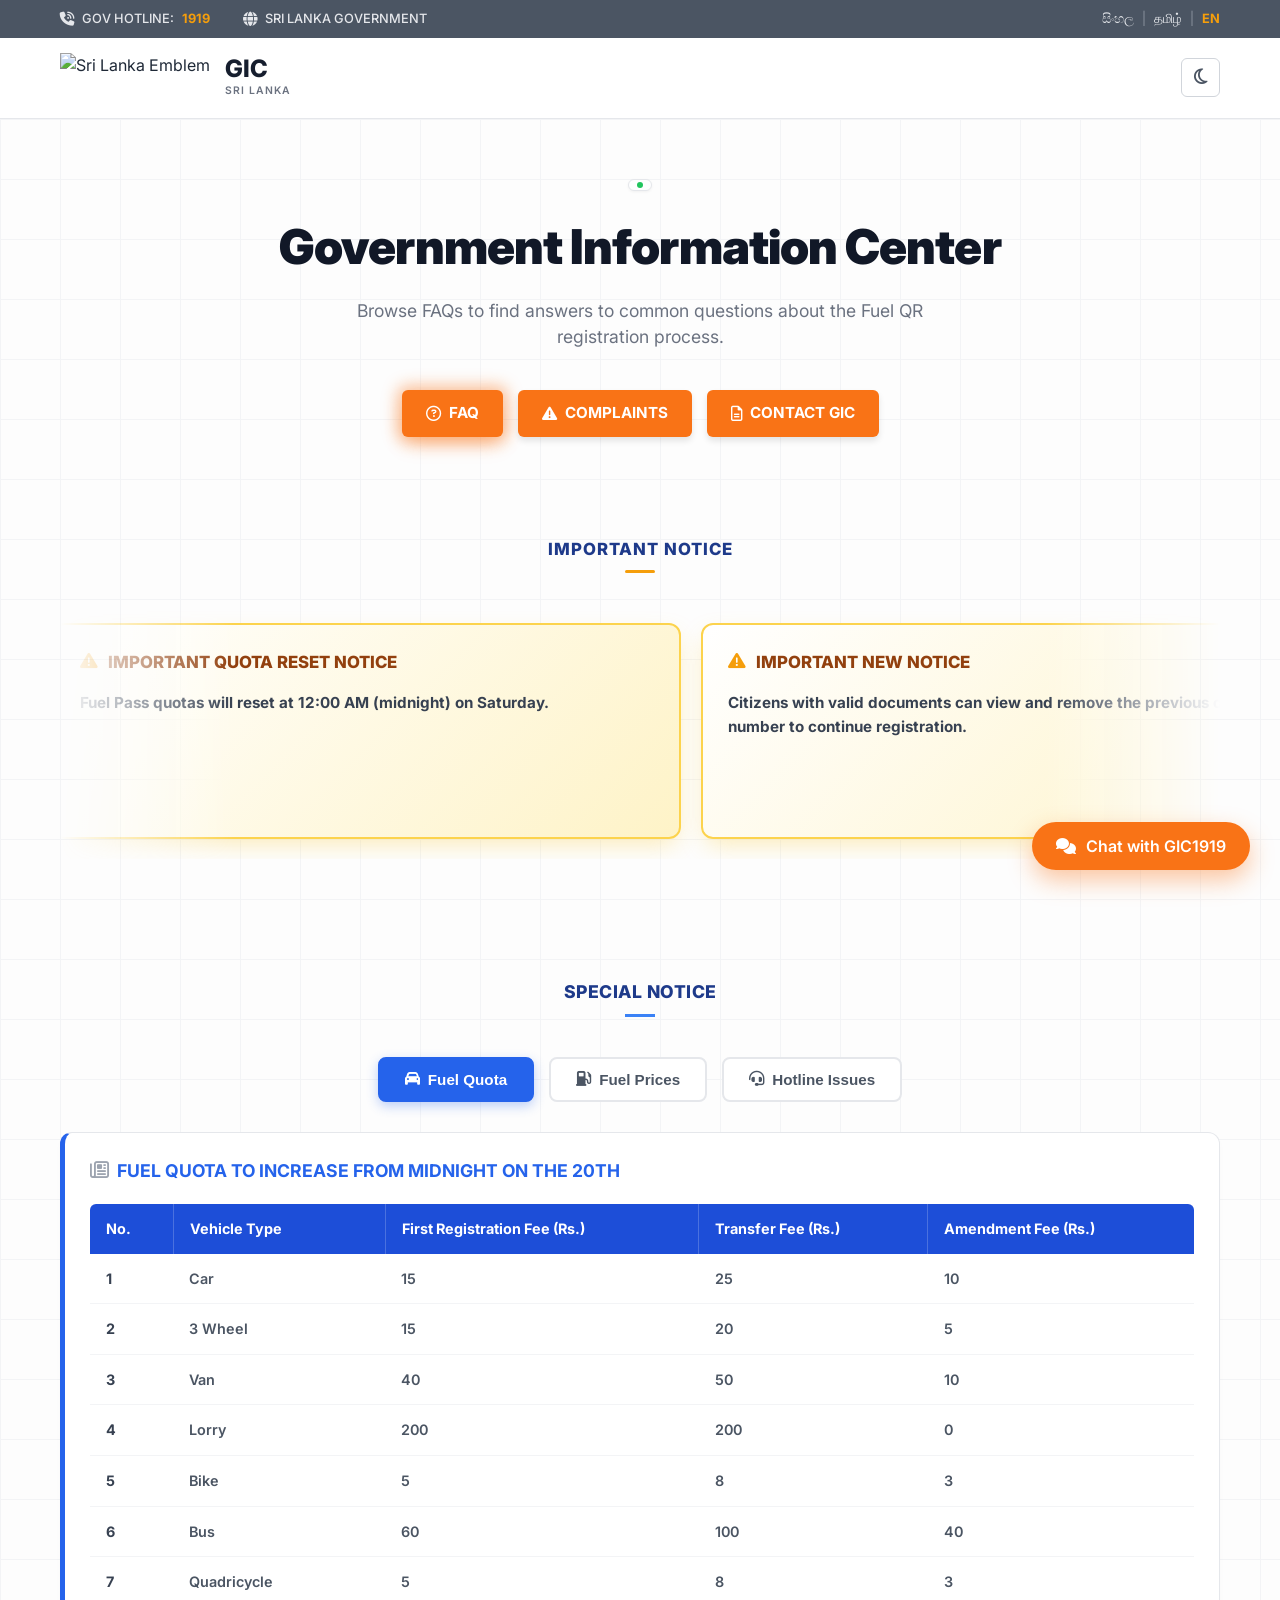
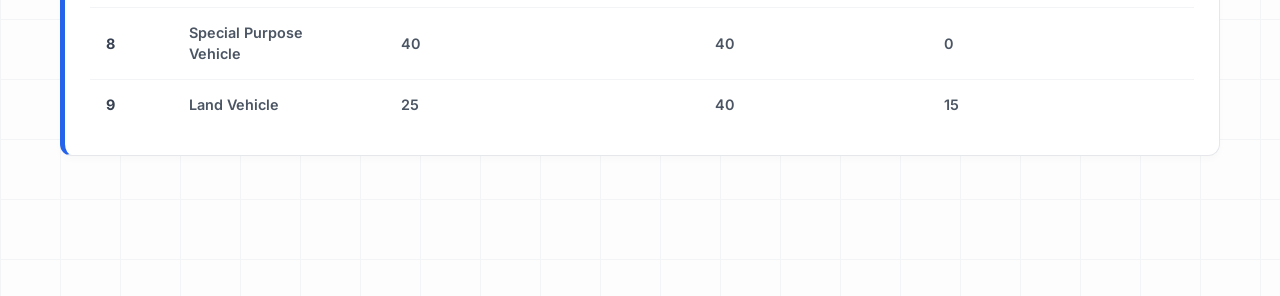
==== index.html @ 605a7561 "Initial commit" ====
<!DOCTYPE html>
<html lang="en">
<head>
    <meta charset="UTF-8">
    <meta name="viewport" content="width=device-width, initial-scale=1.0">
    <title>Government Information Center - Sri Lanka</title>
    <link rel="stylesheet" href="styles.css">
    <!-- Google Fonts: Inter -->
    <link rel="preconnect" href="https://fonts.googleapis.com">
    <link rel="preconnect" href="https://fonts.gstatic.com" crossorigin>
    <link href="https://fonts.googleapis.com/css2?family=Inter:wght@400;500;600;700;800;900&display=swap" rel="stylesheet">
    <!-- Font Awesome for Icons -->
    <link rel="stylesheet" href="https://cdnjs.cloudflare.com/ajax/libs/font-awesome/6.4.0/css/all.min.css">
</head>
<body>
    <header>
        <div class="top-bar">
            <div class="container top-bar-inner">
                <div class="top-bar-left">
                    <span class="hotline-icon"><i class="fa-solid fa-phone-volume"></i></span>
                    <span class="hotline-text">GOV HOTLINE:</span>
                    <span class="hotline-number">1919</span>
                    <span class="globe-icon"><i class="fa-solid fa-globe"></i></span>
                    <span class="gov-text">SRI LANKA GOVERNMENT</span>
                </div>
                <div class="top-bar-right">
                    <a href="#" class="lang-link">සිංහල</a>
                    <span class="lang-divider">|</span>
                    <a href="#" class="lang-link">தமிழ்</a>
                    <span class="lang-divider">|</span>
                    <a href="#" class="lang-link active">EN</a>
                </div>
            </div>
        </div>
        <div class="logo-bar">
            <div class="container logo-bar-inner" style="display: flex; justify-content: space-between; align-items: center;">
                <div class="logo-container">
                    <img src="https://upload.wikimedia.org/wikipedia/commons/thumb/5/5f/Emblem_of_Sri_Lanka.svg/200px-Emblem_of_Sri_Lanka.svg.png" alt="Sri Lanka Emblem" class="emblem">
                    <div class="logo-text">
                        <h1>GIC</h1>
                        <p>SRI LANKA</p>
                    </div>
                </div>
                <div class="theme-toggle">
                    <button class="btn-icon-outline"><i class="fa-regular fa-moon"></i></button>
                </div>
            </div>
        </div>
    </header>

    <main class="main-content">
        <!-- Background Grid handled via CSS on main-content -->
        
        <section class="hero-section text-center">
            <div class="status-indicator">
                <div class="status-dot"></div>
            </div>
            <h2 class="main-title">Government Information Center</h2>
            <p class="subtitle">Browse FAQs to find answers to common questions about the Fuel QR<br>registration process.</p>
            
            <div class="action-buttons">
                <a href="faq.html" class="btn btn-orange btn-glow"><i class="fa-regular fa-circle-question"></i> FAQ</a>
                <a href="complaints.html" class="btn btn-orange"><i class="fa-solid fa-triangle-exclamation"></i> COMPLAINTS</a>
                <a href="contact.html" class="btn btn-orange"><i class="fa-regular fa-file-lines"></i> CONTACT GIC</a>
            </div>
        </section>

        <section class="notices-section">
            <div class="container">
                <div class="section-header text-center">
                    <h3 class="section-title">IMPORTANT NOTICE</h3>
                    <div class="underline yellow-underline"></div>
                </div>

                <div class="cards-grid-wrapper">
                    <div class="cards-grid" id="marqueeGrid">
                        <div class="notice-card yellow-card" onclick="openNoticeModal(this)">
                            <h4 class="card-title brown-text"><i class="fa-solid fa-triangle-exclamation"></i> IMPORTANT QUOTA RESET NOTICE</h4>
                            <p class="card-text"><strong>Fuel Pass quotas will reset at 12:00 AM (midnight) on Saturday.</strong></p>
                        </div>

                        <div class="notice-card yellow-card" onclick="openNoticeModal(this)">
                            <h4 class="card-title brown-text"><i class="fa-solid fa-triangle-exclamation"></i> IMPORTANT NEW NOTICE</h4>
                            <p class="card-text"><strong>Citizens with valid documents can view and remove the previous owner's number to continue registration.</strong></p>
                        </div>

                        <div class="notice-card yellow-card" onclick="openNoticeModal(this)">
                            <h4 class="card-title brown-text"><i class="fa-solid fa-triangle-exclamation"></i> IMPORTANT SYSTEM USAGE NOTICE</h4>
                            <p class="card-text"><strong>Misuse of the Fuel QR system, including fraudulent registrations, will lead to strict legal action under the Computer Crimes Act.</strong><br><br><span class="light-text">The public is advised to use only the official website, as the updated system supports re-registration for ownership changes and lost contact numbers.</span></p>
                        </div>
                    </div>
                </div>

                <!-- Important Notice Modal -->
                <div class="notice-modal-overlay" id="importantNoticeModal">
                    <div class="notice-modal">
                        <div class="notice-modal-header">
                            <button class="notice-modal-close" onclick="closeNoticeModal()"><i class="fa-solid fa-xmark"></i></button>
                        </div>
                        <div class="notice-modal-body" id="importantNoticeModalContent">
                            <!-- Injected content -->
                        </div>
                    </div>
                </div>

                <script>
                    document.addEventListener("DOMContentLoaded", () => {
                        const grid = document.getElementById('marqueeGrid');
                        if(!grid) return;
                        
                        let isPaused = false;
                        grid.style.scrollSnapType = 'none';

                        function startAutoScroll() {
                            if (!isPaused && grid) {
                                grid.scrollLeft += 1;
                                
                                const firstCard = grid.firstElementChild;
                                if (firstCard && grid.scrollLeft >= (firstCard.offsetWidth + 20)) {
                                    grid.appendChild(firstCard);
                                    grid.scrollLeft -= (firstCard.offsetWidth + 20);
                                }
                            }
                            requestAnimationFrame(startAutoScroll);
                        }
                        
                        requestAnimationFrame(startAutoScroll);

                        grid.addEventListener('mouseenter', () => isPaused = true);
                        grid.addEventListener('mouseleave', () => isPaused = false);
                        grid.addEventListener('touchstart', () => isPaused = true);
                        grid.addEventListener('touchend', () => { setTimeout(() => isPaused = false, 2000); });

                        window.openNoticeModal = function(cardElement) {
                            isPaused = true;
                            const modal = document.getElementById('importantNoticeModal');
                            const modalContent = document.getElementById('importantNoticeModalContent');
                            modalContent.innerHTML = cardElement.innerHTML;
                            modal.classList.add('active');
                        };

                        window.closeNoticeModal = function() {
                            const modal = document.getElementById('importantNoticeModal');
                            modal.classList.remove('active');
                            setTimeout(() => { isPaused = false; }, 500); 
                        };
                    });
                </script>
            </div>
        </section>

        <section class="special-notices-section" style="padding: 60px 0; background-color: transparent;">
            <div class="container" style="max-width: 1200px; margin: 0 auto; padding: 0 20px;">
                <div class="section-header text-center" style="margin-bottom: 40px;">
                    <h3 style="color: #1e3a8a; font-size: 1.1rem; font-weight: 800; letter-spacing: 0.5px; text-transform: uppercase;">SPECIAL NOTICE</h3>
                    <div style="width: 30px; height: 3px; background-color: #3b82f6; margin: 8px auto 0;"></div>
                </div>

                <div class="special-notices-tabs">
                    <button class="notice-tab active" onclick="showNotice(0)">
                        <i class="fa-solid fa-car"></i> Fuel Quota
                    </button>
                    <button class="notice-tab" onclick="showNotice(1)">
                        <i class="fa-solid fa-gas-pump"></i> Fuel Prices
                    </button>
                    <button class="notice-tab" onclick="showNotice(2)">
                        <i class="fa-solid fa-headset"></i> Hotline Issues
                    </button>
                </div>

                <div class="special-notices-content">
                    <!-- Column 1: Quota -->
                    <div class="notice-pane active" id="notice-0">
                        <div class="table-card">
                            <div class="table-card-title">
                                <i class="fa-regular fa-newspaper"></i>
                                <h4>FUEL QUOTA TO INCREASE FROM MIDNIGHT ON THE 20TH</h4>
                            </div>
                            <div class="styled-table-wrapper">
                                <table class="styled-table">
                                    <thead>
                                        <tr>
                                            <th>No.</th>
                                            <th>Vehicle Type</th>
                                            <th>First Registration Fee (Rs.)</th>
                                            <th>Transfer Fee (Rs.)</th>
                                            <th>Amendment Fee (Rs.)</th>
                                        </tr>
                                    </thead>
                                    <tbody>
                                        <tr><td>1</td><td>Car</td><td>15</td><td>25</td><td>10</td></tr>
                                        <tr><td>2</td><td>3 Wheel</td><td>15</td><td>20</td><td>5</td></tr>
                                        <tr><td>3</td><td>Van</td><td>40</td><td>50</td><td>10</td></tr>
                                        <tr><td>4</td><td>Lorry</td><td>200</td><td>200</td><td>0</td></tr>
                                        <tr><td>5</td><td>Bike</td><td>5</td><td>8</td><td>3</td></tr>
                                        <tr><td>6</td><td>Bus</td><td>60</td><td>100</td><td>40</td></tr>
                                        <tr><td>7</td><td>Quadricycle</td><td>5</td><td>8</td><td>3</td></tr>
                                        <tr><td>8</td><td>Special Purpose<br>Vehicle</td><td>40</td><td>40</td><td>0</td></tr>
                                        <tr><td>9</td><td>Land Vehicle</td><td>25</td><td>40</td><td>15</td></tr>
                                    </tbody>
                                </table>
                            </div>
                        </div>
                    </div>

                    <!-- Column 2: Prices -->
                    <div class="notice-pane" id="notice-1">
                        <div class="table-card">
                            <div class="table-card-title">
                                <i class="fa-regular fa-newspaper"></i>
                                <h4>PRICES OF ALL TYPES OF FUEL INCREASE AGAIN</h4>
                            </div>
                            <div class="styled-table-wrapper">
                                <table class="styled-table">
                                    <thead>
                                        <tr>
                                            <th>No.</th>
                                            <th>Fuel Type</th>
                                            <th>Current Price (Rs.)</th>
                                            <th>Increase (Rs.)</th>
                                            <th>New Price (Rs.)</th>
                                        </tr>
                                    </thead>
                                    <tbody>
                                        <tr><td>1</td><td>Octane 92 Petrol</td><td>317</td><td>+81</td><td>398</td></tr>
                                        <tr><td>2</td><td>Octane 95 Petrol</td><td>365</td><td>+90</td><td>455</td></tr>
                                        <tr><td>3</td><td>Auto Diesel</td><td>303</td><td>+79</td><td>382</td></tr>
                                        <tr><td>4</td><td>Super Diesel</td><td>353</td><td>+90</td><td>443</td></tr>
                                        <tr><td>5</td><td>Kerosene</td><td>195</td><td>+60</td><td>255</td></tr>
                                    </tbody>
                                </table>
                            </div>
                        </div>
                    </div>

                    <!-- Column 3: Notice -->
                    <div class="notice-pane" id="notice-2">
                        <div class="table-card">
                            <div class="table-card-title">
                                <i class="fa-regular fa-comment-dots"></i>
                                <h4>SPECIAL NOTICE: NEW HOTLINE FOR RESOLVING ISSUES</h4>
                            </div>
                            <div style="color: #4b5563; font-size: 0.95rem; line-height: 1.6; font-weight: 600;">
                                <p style="margin-bottom: 15px;">We wish to inform you that a dedicated support service has been launched to promptly resolve technical issues and registration difficulties faced by users of the National Fuel Pass system.</p>
                                <p style="margin-bottom: 15px;">This service has been established to provide immediate assistance for any problems that may arise when registering your vehicle. If you encounter any issues during registration, please send a message via WhatsApp to <u style="text-decoration-thickness: 2px;"><strong>076 019 1919</strong></u> to receive support.</p>
                                <p style="margin-bottom: 15px;">Through this service, you will be provided with the necessary guidance and technical assistance. You may also use this number to report any fraudulent activities or misuse of the system.</p>
                                <p>We look forward to your cooperation in making the government's program of ensuring fair fuel distribution to all a success.</p>
                            </div>
                        </div>
                    </div>
                </div>

                <script>
                    function showNotice(index) {
                        document.querySelectorAll('.notice-tab').forEach(t => t.classList.remove('active'));
                        document.querySelectorAll('.notice-pane').forEach(p => p.classList.remove('active'));
                        document.querySelectorAll('.notice-tab')[index].classList.add('active');
                        document.getElementById('notice-' + index).classList.add('active');
                    }
                </script>
            </div>
        </section>
    </main>

    <div class="chat-float">
        <button class="btn-chat" onclick="openChat()">
            <i class="fa-solid fa-comments"></i> Chat with GIC1919
        </button>
    </div>

    <!-- Chat Modal -->
    <div class="chat-modal-overlay" id="chatModal">
        <div class="chat-modal">
            <div class="chat-modal-header">
                <button class="chat-modal-close" onclick="closeChat()"><i class="fa-solid fa-xmark"></i></button>
            </div>
            <div class="chat-modal-body text-center">
                <div class="chat-modal-logo">
                    <div class="gic-circle">
                        <span class="gic-1919">1919</span>
                    </div>
                </div>
                
                <h3 class="chat-modal-title">Please provide following details</h3>
                
                <form class="chat-form">
                    <input type="text" placeholder="Name" class="chat-input">
                    <input type="text" placeholder="Contact Number" class="chat-input">
                    <select class="chat-input" required>
                        <option value="" disabled selected>Select District</option>
                        <option value="colombo">Colombo</option>
                        <option value="gampaha">Gampaha</option>
                        <option value="kalutara">Kalutara</option>
                        <option value="kandy">Kandy</option>
                        <option value="matale">Matale</option>
                        <option value="nuwara-eliya">Nuwara Eliya</option>
                        <option value="galle">Galle</option>
                        <option value="matara">Matara</option>
                        <option value="hambantota">Hambantota</option>
                        <option value="jaffna">Jaffna</option>
                        <option value="kilinochchi">Kilinochchi</option>
                        <option value="mannar">Mannar</option>
                        <option value="vavuniya">Vavuniya</option>
                        <option value="mullaitivu">Mullaitivu</option>
                        <option value="batticaloa">Batticaloa</option>
                        <option value="ampara">Ampara</option>
                        <option value="trincomalee">Trincomalee</option>
                        <option value="kurunegala">Kurunegala</option>
                        <option value="puttalam">Puttalam</option>
                        <option value="anuradhapura">Anuradhapura</option>
                        <option value="polonnaruwa">Polonnaruwa</option>
                        <option value="badulla">Badulla</option>
                        <option value="moneragala">Moneragala</option>
                        <option value="ratnapura">Ratnapura</option>
                        <option value="kegalle">Kegalle</option>
                    </select>
                    
                    <button type="button" class="btn btn-orange btn-full chat-btn-join">JOIN</button>
                </form>
                
                <button class="btn-disclaimer">DISCLAIMER</button>
            </div>
        </div>
    </div>

    <script>
        function openChat() {
            document.getElementById('chatModal').classList.add('active');
        }
        function closeChat() {
            document.getElementById('chatModal').classList.remove('active');
        }
    </script>
</body>
</html>
---- styles.css ----
/* Base Styles and Resets */
:root {
    --primary-blue: #161e2e;
    --text-dark: #1f2937;
    --text-grey: #6b7280;
    --top-bar-bg: #4b5563; /* Slate grey */
    --top-bar-text: #e5e7eb;
    --yellow: #f59e0b;
    --yellow-hover: #d97706;
    --orange: #f97316;
    --orange-glow: rgba(249, 115, 22, 0.4);
    --border-color: #e5e7eb;
    --grid-bg: #fdfdfd;
    --grid-line: #f3f4f6;
    
    --card-yellow: #fef9c3;
    --card-yellow-border: #fcd34d;
    --card-brown-text: #92400e;
    --card-yellow-gradient: linear-gradient(135deg, #ffffff 0%, #fef3c7 100%);
    
    --blue-header: #3b82f6;
    --blue-header-dark: #2563eb;
    --table-stripe: #f9fafb;
    --blue-border: #bfdbfe;
    
    --font-main: 'Inter', sans-serif;
}

* {
    margin: 0;
    padding: 0;
    box-sizing: border-box;
}

body {
    font-family: var(--font-main);
    color: var(--text-dark);
    background-color: var(--grid-bg);
    line-height: 1.5;
    -webkit-font-smoothing: antialiased;
}

a {
    text-decoration: none;
    color: inherit;
}

ul {
    list-style: none;
}

.container {
    max-width: 1200px;
    margin: 0 auto;
    padding: 0 20px;
}

.text-center {
    text-align: center;
}

/* Header & Top Bar */
header {
    background-color: #fff;
    width: 100%;
}

.top-bar {
    background-color: var(--top-bar-bg);
    color: var(--top-bar-text);
    font-size: 0.8rem;
    font-weight: 500;
    padding: 8px 0;
}

.top-bar-inner {
    display: flex;
    justify-content: space-between;
    align-items: center;
}

.top-bar-left, .top-bar-right {
    display: flex;
    align-items: center;
    gap: 8px;
}

.hotline-icon {
    font-size: 0.9rem;
}

.hotline-number {
    color: var(--yellow);
    font-weight: 700;
    margin-right: 15px;
}

.globe-icon {
    font-size: 0.9rem;
    margin-left: 10px;
}

.lang-link {
    transition: color 0.2s;
}

.lang-link:hover {
    color: #fff;
}

.lang-divider {
    color: #9ca3af;
    font-weight: 300;
}

.lang-link.active {
    color: var(--yellow);
    font-weight: 700;
}

/* Logo Bar */
.logo-bar {
    border-bottom: 1px solid var(--border-color);
    padding: 15px 0;
    background: #fff;
}

.logo-container {
    display: flex;
    align-items: center;
    gap: 15px;
}

.emblem {
    height: 50px;
    width: auto;
}

.logo-text h1 {
    font-size: 1.5rem;
    font-weight: 800;
    color: var(--primary-blue);
    line-height: 1;
    margin-bottom: 2px;
}

.logo-text p {
    font-size: 0.65rem;
    font-weight: 600;
    color: var(--text-grey);
    letter-spacing: 1px;
}

/* Main Content & Grid Background */
.main-content {
    background-image: 
        linear-gradient(to right, var(--grid-line) 1px, transparent 1px),
        linear-gradient(to bottom, var(--grid-line) 1px, transparent 1px);
    background-size: 60px 60px;
    min-height: calc(100vh - 120px);
    padding-bottom: 80px;
}

/* Hero Section */
.hero-section {
    padding: 60px 20px 40px;
}

.status-indicator {
    display: flex;
    justify-content: center;
    margin-bottom: 20px;
}

.status-dot {
    width: 24px;
    height: 12px;
    background-color: #fff;
    border: 1px solid #e5e7eb;
    border-radius: 10px;
    position: relative;
    box-shadow: 0 1px 3px rgba(0,0,0,0.05);
}

.status-dot::after {
    content: '';
    position: absolute;
    width: 6px;
    height: 6px;
    background-color: #22c55e; /* green */
    border-radius: 50%;
    top: 50%;
    left: 50%;
    transform: translate(-50%, -50%);
}

.main-title {
    font-size: 3rem;
    font-weight: 900;
    color: #111827;
    margin-bottom: 15px;
    letter-spacing: -0.02em;
}

.subtitle {
    font-size: 1.1rem;
    color: var(--text-grey);
    margin-bottom: 40px;
    max-width: 600px;
    margin-left: auto;
    margin-right: auto;
}

.action-buttons {
    display: flex;
    justify-content: center;
    gap: 15px;
    margin-bottom: 40px;
}

.btn {
    padding: 12px 24px;
    border: none;
    border-radius: 6px;
    font-size: 0.95rem;
    font-weight: 700;
    cursor: pointer;
    display: inline-flex;
    align-items: center;
    gap: 8px;
    transition: all 0.2s;
    font-family: inherit;
}

.btn-orange {
    background-color: var(--orange);
    color: #fff;
    box-shadow: 0 4px 6px rgba(0,0,0,0.1);
}

.btn-orange:hover {
    background-color: #ea580c;
    transform: translateY(-1px);
}

.btn-glow {
    box-shadow: 0 10px 20px -5px var(--orange-glow), 0 0 15px 5px var(--orange-glow);
}

/* Sections Global */
.section-header {
    margin-bottom: 30px;
    display: flex;
    flex-direction: column;
    align-items: center;
}

.section-title {
    font-size: 1.05rem;
    font-weight: 800;
    color: #1e3a8a; /* Dark Blue */
    letter-spacing: 1px;
    text-transform: uppercase;
    margin-bottom: 8px;
}

.underline {
    height: 3px;
    width: 30px;
    border-radius: 2px;
}

.yellow-underline {
    background-color: var(--yellow);
}

.blue-underline {
    background-color: var(--blue-header);
}

/* Notices Cards Grid */
.notices-section {
    padding: 20px 0 60px;
}

.cards-grid-wrapper {
    position: relative;
    max-width: 100vw;
    overflow: hidden;
    -webkit-mask-image: linear-gradient(to right, transparent, black 15%, black 85%, transparent);
    mask-image: linear-gradient(to right, transparent, black 15%, black 85%, transparent);
}

.cards-grid {
    display: flex;
    gap: 20px;
    overflow-x: auto;
    scroll-snap-type: x mandatory;
    padding: 20px 40px;
    scroll-behavior: smooth;
    /* Hide scrollbar */
    -ms-overflow-style: none;  
    scrollbar-width: none;  
}

.cards-grid::-webkit-scrollbar {
    display: none;
}

.notice-card {
    flex: 0 0 calc(60% - 20px);
    scroll-snap-align: center;
    background: var(--card-yellow-gradient);
    border: 2px solid var(--card-yellow-border);
    border-radius: 12px;
    padding: 25px;
    box-shadow: 0 10px 25px -5px rgba(252, 211, 77, 0.4);
    min-height: 180px;
}

.card-title {
    color: var(--card-brown-text);
    font-size: 1.05rem;
    font-weight: 800;
    margin-bottom: 15px;
    display: flex;
    align-items: flex-start;
    gap: 10px;
    text-transform: uppercase;
}

.card-title i {
    color: var(--yellow);
    font-size: 1.1rem;
    margin-top: 2px;
}

.card-text {
    font-size: 0.95rem;
    color: #374151;
    line-height: 1.6;
}

.light-text {
    color: #6b7280;
    font-weight: 500;
}

/* Special Notices Tables Grid */
.special-notices-section {
    padding: 20px 0 80px;
}

.tables-grid-wrapper {
    position: relative;
    max-width: 100vw;
    overflow: hidden;
    -webkit-mask-image: linear-gradient(to right, transparent, black 10%, black 90%, transparent);
    mask-image: linear-gradient(to right, transparent, black 10%, black 90%, transparent);
}

.tables-grid {
    display: flex;
    gap: 30px;
    overflow-x: auto;
    scroll-snap-type: x mandatory;
    padding: 20px 40px;
    scroll-behavior: smooth;
    -ms-overflow-style: none;
    scrollbar-width: none;
}

.tables-grid::-webkit-scrollbar {
    display: none;
}

.table-card {
    flex: 0 0 calc(70% - 30px);
    scroll-snap-align: center;
    background-color: #ffffff;
    border-radius: 16px;
    overflow: hidden;
    box-shadow: 0 4px 25px rgba(0, 0, 0, 0.06);
    transition: transform 0.3s cubic-bezier(0.4, 0, 0.2, 1), box-shadow 0.3s cubic-bezier(0.4, 0, 0.2, 1);
}

.table-card:hover {
    transform: translateY(-4px);
    box-shadow: 0 12px 35px rgba(0, 0, 0, 0.1);
}

.border-blue {
    border: 1px solid var(--blue-border);
}

.light-grey-bg {
    background-color: #fafafa;
    border: 1px solid #f3f4f6;
}

.table-card-header {
    background: linear-gradient(135deg, var(--blue-header-dark) 0%, var(--blue-header) 100%);
    color: #fff;
    padding: 20px 24px;
}

.table-card-header h4 {
    font-size: 0.95rem;
    font-weight: 700;
    margin: 0;
    display: flex;
    align-items: center;
    gap: 10px;
    text-transform: uppercase;
}

.table-responsive {
    width: 100%;
    overflow-x: auto;
}

.data-table {
    width: 100%;
    border-collapse: collapse;
    text-align: left;
}

.data-table th, .data-table td {
    padding: 18px 24px;
    font-size: 0.95rem;
}

.data-table th {
    background-color: #1e3a8a; /* darker elegant blue */
    color: #f8fafc;
    font-weight: 700;
    text-transform: uppercase;
    font-size: 0.85rem;
    letter-spacing: 0.5px;
    border-bottom: 2px solid #3b82f6;
}

.data-table tr {
    transition: background-color 0.2s ease-in-out;
}

.data-table tr:hover td {
    background-color: #eff6ff !important;
}

.data-table tr.stripe td {
    background-color: var(--table-stripe);
}

.data-table td {
    color: #374151;
    font-weight: 500;
    border-bottom: 1px solid #e5e7eb;
}

/* Text Card Variant in Tables Grid */
.text-card-blue {
    background-color: #f4faff;
    border: 3px solid #3b82f6;
    padding: 30px;
    display: flex;
    flex-direction: column;
    gap: 15px;
}

.text-card-title {
    color: #2563eb;
    font-size: 1.05rem;
    font-weight: 800;
    text-transform: uppercase;
    display: flex;
    align-items: center;
    gap: 10px;
}

.text-card-title i {
    color: #9ca3af;
    font-size: 1.2rem;
}

.text-card-content p {
    color: #374151;
    font-size: 0.95rem;
    line-height: 1.6;
    margin-bottom: 16px;
    font-weight: 600;
}

.text-card-content p:last-child {
    margin-bottom: 0;
}

.text-card-content a, .text-card-content u {
    color: #1f2937;
    text-decoration: underline;
    text-decoration-thickness: 2px;
}

/* Floating Chat Button */
.chat-float {
    position: fixed;
    bottom: 30px;
    right: 30px;
    z-index: 100;
}

.btn-chat {
    background-color: var(--orange);
    color: #fff;
    border: none;
    border-radius: 30px;
    padding: 14px 24px;
    font-size: 1rem;
    font-weight: 600;
    cursor: pointer;
    box-shadow: 0 10px 25px rgba(249, 115, 22, 0.4);
    display: flex;
    align-items: center;
    gap: 10px;
    font-family: inherit;
    transition: transform 0.2s, box-shadow 0.2s;
}

.btn-chat:hover {
    transform: translateY(-2px);
    box-shadow: 0 15px 30px rgba(249, 115, 22, 0.5);
}

/* Responsive adjustments */
@media (max-width: 992px) {
    .notice-card {
        flex: 0 0 calc(85% - 20px);
    }
    .table-card {
        flex: 0 0 calc(90% - 30px);
    }
}

@media (max-width: 768px) {
    .main-title {
        font-size: 2.2rem;
    }
    
    .action-buttons {
        flex-direction: column;
        align-items: center;
    }
    
    .btn {
        width: 100%;
        max-width: 300px;
        justify-content: center;
    }
    
    .top-bar-inner {
        flex-direction: column;
        gap: 10px;
    }
}

/* -------------------------------------- */
/* Complaints Page Specific Styles        */
/* -------------------------------------- */

.complaint-page-layout {
    display: flex;
    flex-direction: column;
    align-items: center;
    padding-top: 60px;
}

.complaint-container {
    max-width: 650px;
    width: 100%;
}

.complaint-card {
    background-color: #ffffff;
    border-radius: 12px;
    padding: 30px;
    box-shadow: 0 4px 15px rgba(0,0,0,0.03);
    margin-bottom: 20px;
    display: flex;
    flex-direction: column;
    gap: 20px;
    border: 1px solid #e5e7eb;
}

.complaint-card-header {
    display: flex;
    justify-content: space-between;
    align-items: center;
    margin-bottom: 10px;
}

.badge-official {
    background-color: #dcfce7;
    color: #166534;
    padding: 6px 14px;
    border-radius: 50px;
    font-size: 0.75rem;
    font-weight: 800;
    text-transform: uppercase;
}

.badge-submission {
    color: #6b7280;
    font-size: 0.8rem;
    font-weight: 800;
    text-transform: uppercase;
    letter-spacing: 0.5px;
}

.btn-open-form {
    background-color: #22c55e;
    color: #ffffff;
    border: none;
    border-radius: 50px;
    padding: 16px;
    font-size: 1.05rem;
    font-weight: 700;
    cursor: pointer;
    display: flex;
    justify-content: center;
    align-items: center;
    gap: 10px;
    font-family: inherit;
    transition: background-color 0.2s;
}

.btn-open-form:hover {
    background-color: #16a34a;
}

.btn-back-home {
    background-color: #ffffff;
    color: #eab308; /* Soft golden orange */
    border: 1px solid #eab308;
    border-radius: 50px;
    padding: 14px;
    font-size: 1rem;
    font-weight: 700;
    cursor: pointer;
    font-family: inherit;
    text-decoration: none;
    transition: all 0.2s;
}

.btn-back-home:hover {
    background-color: #fefce8;
}

.privacy-card {
    background-color: #ffffff;
    border-radius: 12px;
    padding: 30px;
    box-shadow: 0 4px 15px rgba(0,0,0,0.03);
    border: 1px solid #e5e7eb;
    margin-bottom: 60px;
}

.privacy-title {
    font-size: 1rem;
    font-weight: 800;
    color: #111827;
    margin-bottom: 15px;
}

.privacy-subtitle {
    font-size: 0.95rem;
    font-weight: 700;
    color: #374151;
    margin-bottom: 10px;
}

.privacy-content {
    color: #4b5563;
    font-size: 0.95rem;
    line-height: 1.6;
}

/* -------------------------------------- */
/* Contact Page Specific Styles           */
/* -------------------------------------- */

.email-link {
    color: #1e3a8a;
    font-weight: 800;
    font-size: 1.1rem;
    text-decoration: underline;
    text-decoration-thickness: 2px;
}

.email-link:hover {
    color: #1e40af;
}

.contact-list {
    padding-left: 20px;
    margin-bottom: 15px;
}

.contact-list li {
    margin-bottom: 8px;
    color: #374151; /* Explicitly grey for the bullets */
}

.contact-list li strong {
    color: #1f2937;
}

/* -------------------------------------- */
/* Chat Modal Specific Styles             */
/* -------------------------------------- */

.chat-modal-overlay {
    position: fixed;
    top: 0;
    left: 0;
    width: 100%;
    height: 100%;
    background-color: rgba(0, 0, 0, 0.4);
    display: flex;
    justify-content: center;
    align-items: center;
    z-index: 1000;
    opacity: 0;
    visibility: hidden;
    transition: opacity 0.3s, visibility 0.3s;
}

.chat-modal-overlay.active {
    opacity: 1;
    visibility: visible;
}

.chat-modal {
    background-color: #ffffff;
    width: 100%;
    max-width: 400px;
    border-radius: 4px;
    box-shadow: 0 10px 25px rgba(0, 0, 0, 0.2);
    overflow: hidden;
    position: relative;
    transform: translateY(20px);
    transition: transform 0.3s;
}

.chat-modal-overlay.active .chat-modal {
    transform: translateY(0);
}

.chat-modal-header {
    background-color: #f97316; /* Orange hover equivalent */
    height: 40px;
    display: flex;
    justify-content: flex-end;
    align-items: center;
    padding: 0 15px;
}

.chat-modal-close {
    background: transparent;
    border: none;
    color: #431407; /* Dark reddish brown for X */
    font-size: 1.2rem;
    font-weight: 900;
    cursor: pointer;
}

.chat-modal-body {
    padding: 30px;
    background-color: #f8fafc;
}

.chat-modal-logo {
    display: flex;
    justify-content: center;
    margin-bottom: 25px;
}

.gic-circle {
    width: 90px;
    height: 90px;
    border-radius: 50%;
    background-color: #f97316;
    display: flex;
    justify-content: center;
    align-items: center;
    border: 4px solid #f97316;
}

.gic-circle::before {
    content: '';
    position: absolute;
    width: 82px;
    height: 82px;
    background-color: #ffffff;
    border-radius: 50%;
}

.gic-1919 {
    position: relative;
    font-size: 2.2rem;
    font-weight: 900;
    color: #000;
    z-index: 1;
    letter-spacing: -2px;
}

.chat-modal-title {
    color: #f97316;
    font-size: 1.15rem;
    font-weight: 500;
    margin-bottom: 20px;
}

.chat-form {
    display: flex;
    flex-direction: column;
    gap: 15px;
    margin-bottom: 30px;
}

.chat-input {
    width: 100%;
    padding: 12px 15px;
    border: 1px solid #d1d5db;
    border-radius: 4px;
    font-size: 1rem;
    font-family: inherit;
    color: #4b5563;
    background-color: #ffffff;
}

.chat-input::placeholder {
    color: #6b7280;
}

.chat-input:focus {
    outline: none;
    border-color: #f97316;
}

.chat-btn-join {
    padding: 14px;
    border-radius: 4px;
    font-size: 1rem;
    margin-top: 5px;
    box-shadow: 0 4px 6px rgba(249, 115, 22, 0.2);
}

.btn-disclaimer {
    background-color: #ffffff;
    border: 1px solid #e5e7eb;
    padding: 10px 20px;
    border-radius: 4px;
    color: #111827;
    font-size: 0.9rem;
    font-weight: 500;
    cursor: pointer;
    font-family: inherit;
    transition: background-color 0.2s;
}

.btn-disclaimer:hover {
    background-color: #f3f4f6;
}

/* -------------------------------------- */
/* Minimal Special Notices Section        */
/* -------------------------------------- */
.minimal-grid {
    display: grid;
    grid-template-columns: repeat(3, 1fr);
    gap: 40px;
    align-items: start;
}

@media (max-width: 992px) {
    .minimal-grid {
        grid-template-columns: 1fr;
        gap: 50px;
    }
}

.minimal-col {
    display: flex;
    flex-direction: column;
    gap: 15px;
}

.minimal-col-header {
    margin-bottom: 8px;
}

.minimal-col-header h4 {
    font-size: 0.85rem;
    font-weight: 800;
    color: #1f2937;
    line-height: 1.4;
    margin-top: 5px;
}

.minimal-table {
    width: 100%;
    border-collapse: collapse;
    font-size: 0.85rem;
}

.minimal-table th, .minimal-table td {
    padding: 6px 4px;
    vertical-align: top;
    line-height: 1.4;
}

.minimal-table th {
    font-weight: 800;
    color: #1f2937;
    text-align: center;
}

.minimal-table td {
    color: #4b5563;
    text-align: center;
}

.minimal-table td:first-child {
    text-align: left;
}

.minimal-text-content {
    font-size: 0.85rem;
    color: #4b5563;
    line-height: 1.6;
}

.minimal-text-content p {
    margin-bottom: 12px;
}

/* -------------------------------------- */
/* Styled Tables Section                  */
/* -------------------------------------- */

.table-card {
    background-color: #ffffff;
    border: 1px solid #e5e7eb;
    border-left: 5px solid #2563eb;
    border-radius: 12px;
    padding: 25px;
    box-shadow: 0 4px 6px rgba(0,0,0,0.02);
    display: flex;
    flex-direction: column;
    gap: 20px;
}

.table-card-title {
    display: flex;
    align-items: center;
    gap: 8px;
    color: #2563eb;
    font-size: 1.1rem;
    font-weight: 900;
    text-transform: uppercase;
}

.table-card-title i {
    color: #9ca3af;
    font-size: 1.2rem;
}

.styled-table-wrapper {
    width: 100%;
    overflow-x: auto;
}

.styled-table {
    width: 100%;
    border-collapse: collapse;
    border-radius: 6px;
    overflow: hidden;
    min-width: 600px;
}

.styled-table thead tr {
    background-color: #1d4ed8;
    color: #ffffff;
    text-align: left;
}

.styled-table th {
    padding: 14px 16px;
    font-size: 0.9rem;
    font-weight: 700;
    border-right: 1px solid rgba(255,255,255,0.2);
}

.styled-table th:last-child {
    border-right: none;
}

.styled-table tbody tr {
    background-color: #ffffff;
    border-bottom: 1px solid #f3f4f6;
}

.styled-table tbody tr:last-child {
    border-bottom: none;
}

.styled-table td {
    padding: 14px 16px;
    font-size: 0.9rem;
    color: #4b5563;
    font-weight: 600;
}

.styled-table td:first-child {
    color: #374151;
    font-weight: 700;
}

/* Master-Detail Tab System */
.special-notices-tabs {
    display: flex;
    justify-content: center;
    gap: 15px;
    margin-bottom: 30px;
    flex-wrap: wrap;
}

.notice-tab {
    background-color: #ffffff;
    border: 2px solid #e5e7eb;
    border-radius: 8px;
    padding: 12px 25px;
    font-size: 0.95rem;
    font-weight: 700;
    color: #4b5563;
    cursor: pointer;
    transition: all 0.2s ease;
    display: flex;
    align-items: center;
    gap: 8px;
}

.notice-tab:hover {
    border-color: #3b82f6;
    color: #3b82f6;
    background-color: #f8fafc;
}

.notice-tab.active {
    background-color: #2563eb;
    border-color: #2563eb;
    color: #ffffff;
    box-shadow: 0 4px 12px rgba(37, 99, 235, 0.3);
}

.notice-pane {
    display: none;
    animation: fadeSlideUp 0.3s ease-out;
}

.notice-pane.active {
    display: block;
}

@keyframes fadeSlideUp {
    from {
        opacity: 0;
        transform: translateY(15px);
    }
    to {
        opacity: 1;
        transform: translateY(0);
    }
}

/* -------------------------------------- */
/* Important Notice Modal                 */
/* -------------------------------------- */
.notice-modal-overlay {
    position: fixed;
    top: 0;
    left: 0;
    width: 100%;
    height: 100%;
    background-color: rgba(0, 0, 0, 0.6);
    display: flex;
    justify-content: center;
    align-items: center;
    z-index: 2000;
    opacity: 0;
    visibility: hidden;
    transition: opacity 0.3s, visibility 0.3s;
}

.notice-modal-overlay.active {
    opacity: 1;
    visibility: visible;
}

.notice-modal {
    background-color: #fefce8; /* pale yellow match */
    width: 100%;
    max-width: 600px;
    border-radius: 8px;
    box-shadow: 0 10px 30px rgba(0, 0, 0, 0.3);
    overflow: hidden;
    position: relative;
    transform: scale(0.95);
    transition: transform 0.3s;
    border: 2px solid #fde047;
    margin: 20px;
}

.notice-modal-overlay.active .notice-modal {
    transform: scale(1);
}

.notice-modal-header {
    display: flex;
    justify-content: flex-end;
    align-items: center;
    padding: 15px 20px 0;
}

.notice-modal-close {
    background: transparent;
    border: none;
    color: #854d0e;
    font-size: 1.5rem;
    cursor: pointer;
}

.notice-modal-body {
    padding: 10px 40px 40px;
    color: #431407;
}

.notice-modal-body .card-title {
    font-size: 1.3rem;
    margin-bottom: 20px;
    color: #854d0e;
}

.notice-modal-body .card-text {
    font-size: 1.05rem;
    line-height: 1.6;
}

/* -------------------------------------- */
/* FAQ Page Specific Styles               */
/* -------------------------------------- */

.faq-page-bg {
    background-color: #ffffff;
    background-image: none;
    padding-top: 40px;
}

.btn-icon-outline {
    background: transparent;
    border: 1px solid #d1d5db;
    border-radius: 6px;
    padding: 8px 12px;
    color: #4b5563;
    font-size: 1.1rem;
    cursor: pointer;
    transition: background-color 0.2s, color 0.2s;
}

.btn-icon-outline:hover {
    background-color: #f3f4f6;
    color: #111827;
}

.faq-container {
    max-width: 800px;
    margin: 0 auto;
}

.faq-header {
    margin-bottom: 40px;
}

.back-link {
    display: inline-flex;
    align-items: center;
    gap: 8px;
    color: #1a4d96;
    font-weight: 600;
    font-size: 0.95rem;
    margin-bottom: 25px;
}

.back-link:hover {
    text-decoration: underline;
}

.badge-pill {
    display: inline-flex;
    align-items: center;
    gap: 8px;
    padding: 6px 16px;
    border: 1px solid #e5e7eb;
    border-radius: 50px;
    font-size: 0.85rem;
    font-weight: 500;
    color: #4b5563;
    margin-bottom: 20px;
}

.dot-green {
    width: 8px;
    height: 8px;
    background-color: #22c55e;
    border-radius: 50%;
}

.faq-main-title {
    font-size: 3.5rem;
    font-weight: 900;
    color: #111827;
    margin-bottom: 15px;
    letter-spacing: -0.02em;
}

.faq-subtitle {
    font-size: 1.1rem;
    color: #6b7280;
    margin-bottom: 20px;
}

.faq-list {
    display: flex;
    flex-direction: column;
    gap: 16px;
    padding-bottom: 60px;
}

.faq-item {
    display: flex;
    justify-content: space-between;
    align-items: center;
    padding: 24px 30px;
    border: 1px solid #e5e7eb;
    border-radius: 12px;
    background-color: #ffffff;
    cursor: pointer;
    transition: box-shadow 0.2s, border-color 0.2s;
}

.faq-item:hover {
    border-color: #d1d5db;
    box-shadow: 0 4px 12px rgba(0,0,0,0.04);
}

.faq-text {
    font-size: 1rem;
    font-weight: 700;
    color: #1a365d;
    padding-right: 20px;
}

.faq-icon {
    color: #9ca3af;
    font-size: 0.9rem;
}
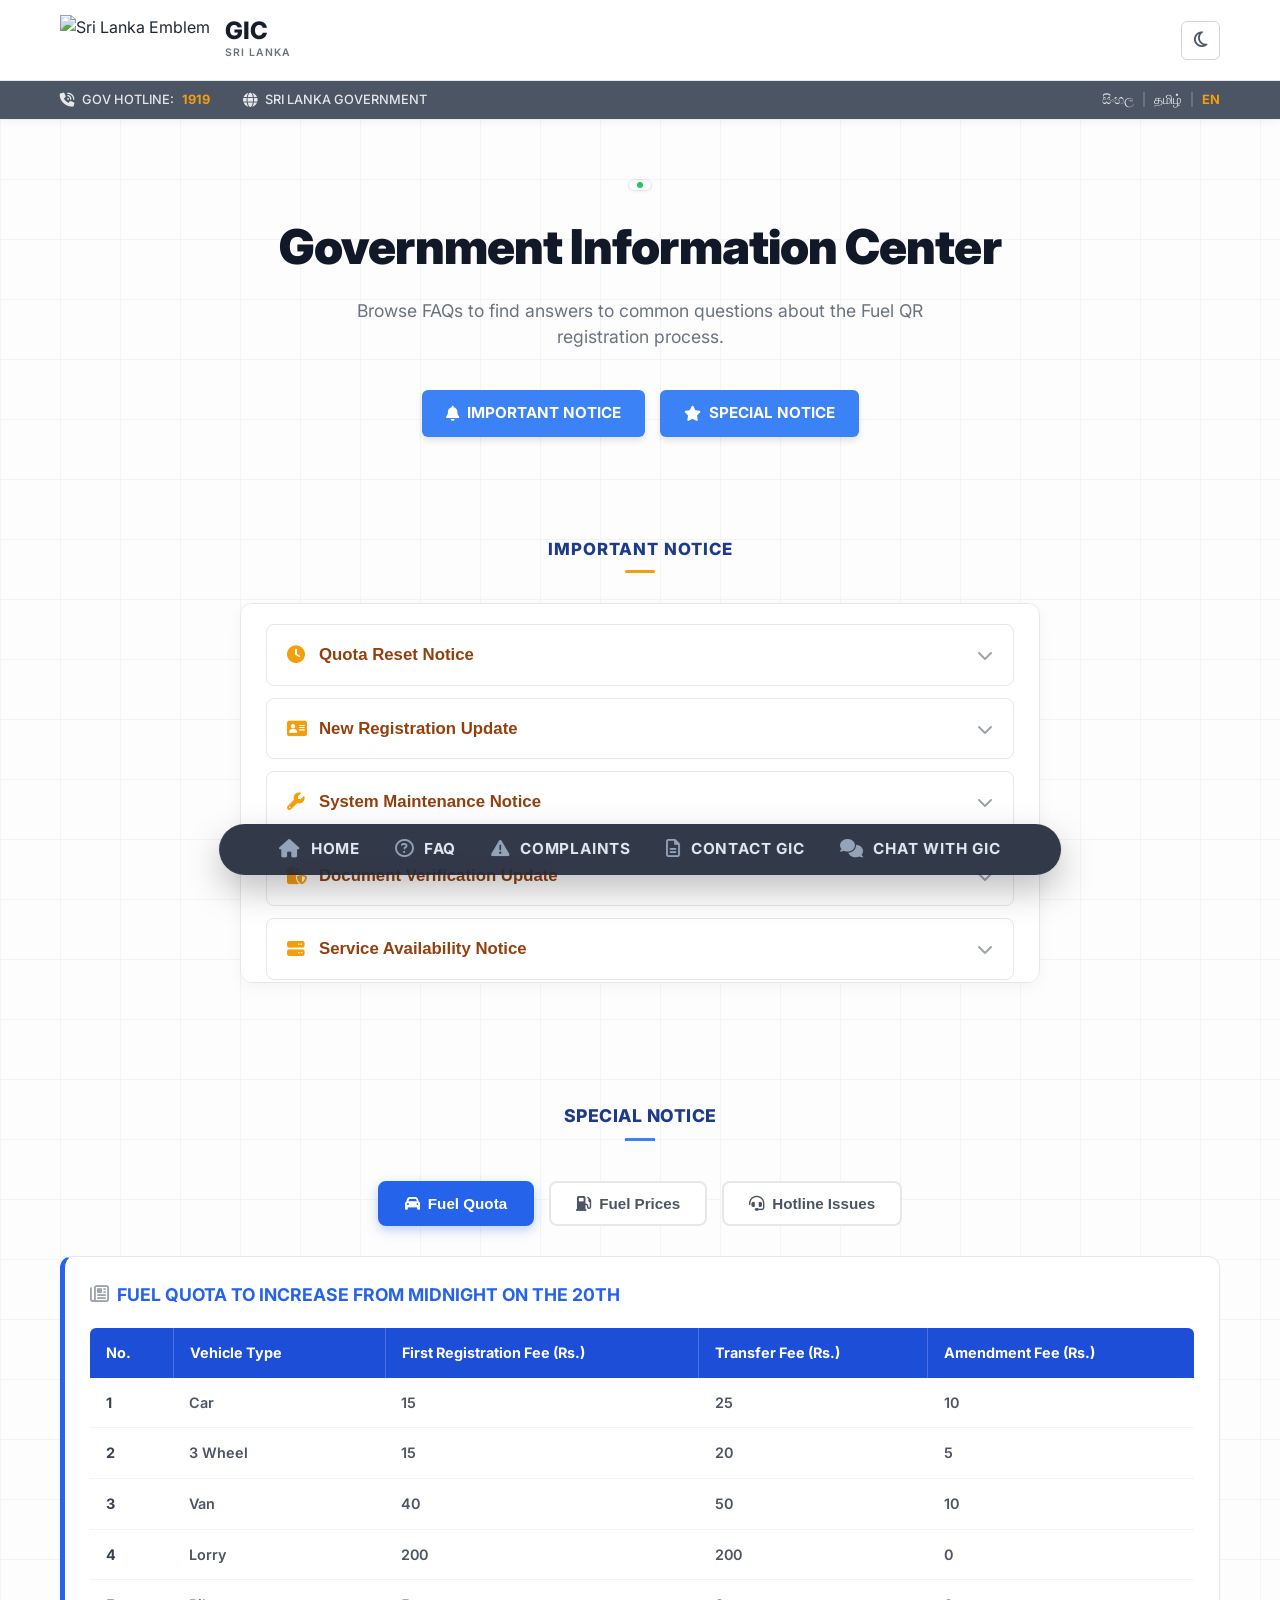
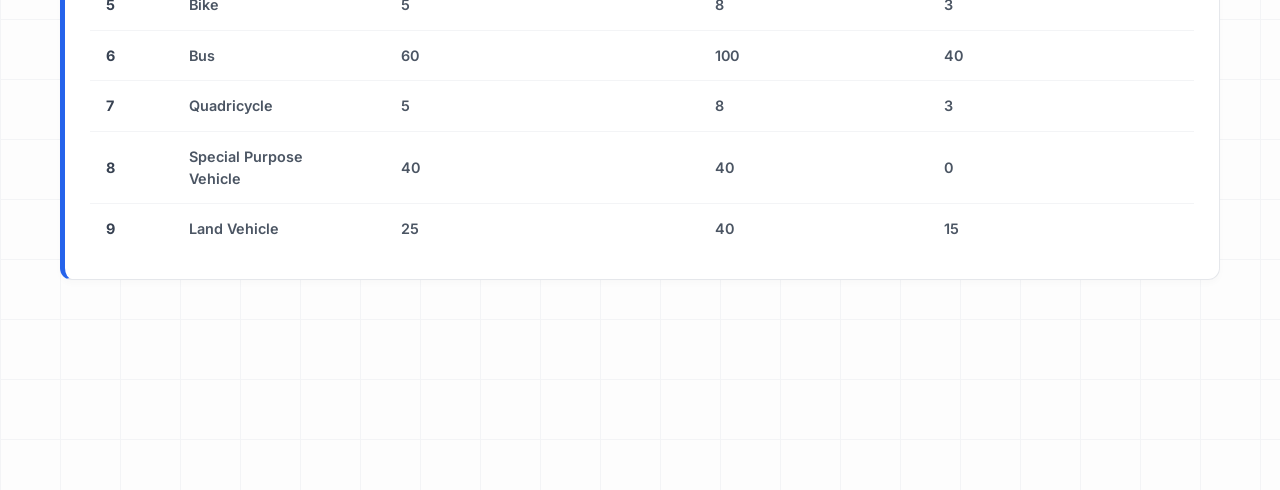
==== commit dcb9700c: "UI Updates: Sticky header/footer, Important Notice accordion, and FAQ answers." ====
--- a/index.html
+++ b/index.html
@@ -1,5 +1,6 @@
 <!DOCTYPE html>
 <html lang="en">
+
 <head>
     <meta charset="UTF-8">
     <meta name="viewport" content="width=device-width, initial-scale=1.0">
@@ -8,12 +9,30 @@
     <!-- Google Fonts: Inter -->
     <link rel="preconnect" href="https://fonts.googleapis.com">
     <link rel="preconnect" href="https://fonts.gstatic.com" crossorigin>
-    <link href="https://fonts.googleapis.com/css2?family=Inter:wght@400;500;600;700;800;900&display=swap" rel="stylesheet">
+    <link href="https://fonts.googleapis.com/css2?family=Inter:wght@400;500;600;700;800;900&display=swap"
+        rel="stylesheet">
     <!-- Font Awesome for Icons -->
     <link rel="stylesheet" href="https://cdnjs.cloudflare.com/ajax/libs/font-awesome/6.4.0/css/all.min.css">
 </head>
+
 <body>
-    <header>
+    <header class="sticky-header">
+        <div class="logo-bar">
+            <div class="container logo-bar-inner"
+                style="display: flex; justify-content: space-between; align-items: center;">
+                <div class="logo-container">
+                    <img src="https://upload.wikimedia.org/wikipedia/commons/thumb/5/5f/Emblem_of_Sri_Lanka.svg/200px-Emblem_of_Sri_Lanka.svg.png"
+                        alt="Sri Lanka Emblem" class="emblem">
+                    <div class="logo-text">
+                        <h1>GIC</h1>
+                        <p>SRI LANKA</p>
+                    </div>
+                </div>
+                <div class="theme-toggle">
+                    <button class="btn-icon-outline"><i class="fa-regular fa-moon"></i></button>
+                </div>
+            </div>
+        </div>
         <div class="top-bar">
             <div class="container top-bar-inner">
                 <div class="top-bar-left">
@@ -32,127 +51,198 @@
                 </div>
             </div>
         </div>
-        <div class="logo-bar">
-            <div class="container logo-bar-inner" style="display: flex; justify-content: space-between; align-items: center;">
-                <div class="logo-container">
-                    <img src="https://upload.wikimedia.org/wikipedia/commons/thumb/5/5f/Emblem_of_Sri_Lanka.svg/200px-Emblem_of_Sri_Lanka.svg.png" alt="Sri Lanka Emblem" class="emblem">
-                    <div class="logo-text">
-                        <h1>GIC</h1>
-                        <p>SRI LANKA</p>
-                    </div>
-                </div>
-                <div class="theme-toggle">
-                    <button class="btn-icon-outline"><i class="fa-regular fa-moon"></i></button>
-                </div>
-            </div>
-        </div>
     </header>
 
     <main class="main-content">
         <!-- Background Grid handled via CSS on main-content -->
-        
+
         <section class="hero-section text-center">
             <div class="status-indicator">
                 <div class="status-dot"></div>
             </div>
             <h2 class="main-title">Government Information Center</h2>
-            <p class="subtitle">Browse FAQs to find answers to common questions about the Fuel QR<br>registration process.</p>
-            
+            <p class="subtitle">Browse FAQs to find answers to common questions about the Fuel QR<br>registration
+                process.</p>
+
             <div class="action-buttons">
-                <a href="faq.html" class="btn btn-orange btn-glow"><i class="fa-regular fa-circle-question"></i> FAQ</a>
-                <a href="complaints.html" class="btn btn-orange"><i class="fa-solid fa-triangle-exclamation"></i> COMPLAINTS</a>
-                <a href="contact.html" class="btn btn-orange"><i class="fa-regular fa-file-lines"></i> CONTACT GIC</a>
+                <a href="#important-notices" class="btn btn-orange" style="background-color: #3b82f6;"><i class="fa-solid fa-bell"></i> IMPORTANT NOTICE</a>
+                <a href="#special-notices" class="btn btn-orange" style="background-color: #3b82f6;"><i class="fa-solid fa-star"></i> SPECIAL NOTICE</a>
             </div>
         </section>
 
-        <section class="notices-section">
+        <section class="notices-section" id="important-notices">
             <div class="container">
                 <div class="section-header text-center">
                     <h3 class="section-title">IMPORTANT NOTICE</h3>
                     <div class="underline yellow-underline"></div>
                 </div>
 
-                <div class="cards-grid-wrapper">
-                    <div class="cards-grid" id="marqueeGrid">
-                        <div class="notice-card yellow-card" onclick="openNoticeModal(this)">
-                            <h4 class="card-title brown-text"><i class="fa-solid fa-triangle-exclamation"></i> IMPORTANT QUOTA RESET NOTICE</h4>
-                            <p class="card-text"><strong>Fuel Pass quotas will reset at 12:00 AM (midnight) on Saturday.</strong></p>
-                        </div>
-
-                        <div class="notice-card yellow-card" onclick="openNoticeModal(this)">
-                            <h4 class="card-title brown-text"><i class="fa-solid fa-triangle-exclamation"></i> IMPORTANT NEW NOTICE</h4>
-                            <p class="card-text"><strong>Citizens with valid documents can view and remove the previous owner's number to continue registration.</strong></p>
-                        </div>
-
-                        <div class="notice-card yellow-card" onclick="openNoticeModal(this)">
-                            <h4 class="card-title brown-text"><i class="fa-solid fa-triangle-exclamation"></i> IMPORTANT SYSTEM USAGE NOTICE</h4>
-                            <p class="card-text"><strong>Misuse of the Fuel QR system, including fraudulent registrations, will lead to strict legal action under the Computer Crimes Act.</strong><br><br><span class="light-text">The public is advised to use only the official website, as the updated system supports re-registration for ownership changes and lost contact numbers.</span></p>
-                        </div>
-                    </div>
-                </div>
-
-                <!-- Important Notice Modal -->
-                <div class="notice-modal-overlay" id="importantNoticeModal">
-                    <div class="notice-modal">
-                        <div class="notice-modal-header">
-                            <button class="notice-modal-close" onclick="closeNoticeModal()"><i class="fa-solid fa-xmark"></i></button>
-                        </div>
-                        <div class="notice-modal-body" id="importantNoticeModalContent">
-                            <!-- Injected content -->
+                <div class="important-notice-accordion-container">
+                    <div class="accordion-item">
+                        <button class="accordion-header" onclick="toggleAccordion(this)">
+                            <div class="accordion-title-container">
+                                <i class="fa-solid fa-clock accordion-title-icon"></i>
+                                <h4 class="notice-title">Quota Reset Notice</h4>
+                            </div>
+                            <i class="fa-solid fa-chevron-down accordion-icon"></i>
+                        </button>
+                        <div class="accordion-content">
+                            <p class="card-text">The system quota will reset at 12:00 AM on Saturday. Please complete pending actions before the reset.</p>
+                        </div>
+                    </div>
+
+                    <div class="accordion-item">
+                        <button class="accordion-header" onclick="toggleAccordion(this)">
+                            <div class="accordion-title-container">
+                                <i class="fa-solid fa-address-card accordion-title-icon"></i>
+                                <h4 class="notice-title">New Registration Update</h4>
+                            </div>
+                            <i class="fa-solid fa-chevron-down accordion-icon"></i>
+                        </button>
+                        <div class="accordion-content">
+                            <p class="card-text">Users can now update registration details using valid documents through the new portal.</p>
+                        </div>
+                    </div>
+
+                    <div class="accordion-item">
+                        <button class="accordion-header" onclick="toggleAccordion(this)">
+                            <div class="accordion-title-container">
+                                <i class="fa-solid fa-wrench accordion-title-icon"></i>
+                                <h4 class="notice-title">System Maintenance Notice</h4>
+                            </div>
+                            <i class="fa-solid fa-chevron-down accordion-icon"></i>
+                        </button>
+                        <div class="accordion-content">
+                            <p class="card-text">Scheduled maintenance will occur on Sunday from 1:00 AM to 4:00 AM.</p>
+                        </div>
+                    </div>
+
+                    <div class="accordion-item">
+                        <button class="accordion-header" onclick="toggleAccordion(this)">
+                            <div class="accordion-title-container">
+                                <i class="fa-solid fa-file-shield accordion-title-icon"></i>
+                                <h4 class="notice-title">Document Verification Update</h4>
+                            </div>
+                            <i class="fa-solid fa-chevron-down accordion-icon"></i>
+                        </button>
+                        <div class="accordion-content">
+                            <p class="card-text">Verification process has been improved for faster approval times.</p>
+                        </div>
+                    </div>
+
+                    <div class="accordion-item">
+                        <button class="accordion-header" onclick="toggleAccordion(this)">
+                            <div class="accordion-title-container">
+                                <i class="fa-solid fa-server accordion-title-icon"></i>
+                                <h4 class="notice-title">Service Availability Notice</h4>
+                            </div>
+                            <i class="fa-solid fa-chevron-down accordion-icon"></i>
+                        </button>
+                        <div class="accordion-content">
+                            <p class="card-text">Some services may be temporarily unavailable due to system upgrades.</p>
+                        </div>
+                    </div>
+
+                    <div class="accordion-item">
+                        <button class="accordion-header" onclick="toggleAccordion(this)">
+                            <div class="accordion-title-container">
+                                <i class="fa-solid fa-shield-halved accordion-title-icon"></i>
+                                <h4 class="notice-title">User Account Security Update</h4>
+                            </div>
+                            <i class="fa-solid fa-chevron-down accordion-icon"></i>
+                        </button>
+                        <div class="accordion-content">
+                            <p class="card-text">Users are advised to update passwords regularly to ensure account safety.</p>
+                        </div>
+                    </div>
+
+                    <div class="accordion-item">
+                        <button class="accordion-header" onclick="toggleAccordion(this)">
+                            <div class="accordion-title-container">
+                                <i class="fa-solid fa-mobile-screen accordion-title-icon"></i>
+                                <h4 class="notice-title">Mobile Access Improvement</h4>
+                            </div>
+                            <i class="fa-solid fa-chevron-down accordion-icon"></i>
+                        </button>
+                        <div class="accordion-content">
+                            <p class="card-text">The platform is now optimized for better mobile performance.</p>
+                        </div>
+                    </div>
+
+                    <div class="accordion-item">
+                        <button class="accordion-header" onclick="toggleAccordion(this)">
+                            <div class="accordion-title-container">
+                                <i class="fa-solid fa-headset accordion-title-icon"></i>
+                                <h4 class="notice-title">Complaint Handling Update</h4>
+                            </div>
+                            <i class="fa-solid fa-chevron-down accordion-icon"></i>
+                        </button>
+                        <div class="accordion-content">
+                            <p class="card-text">Complaint response times have been reduced with the new tracking system.</p>
+                        </div>
+                    </div>
+
+                    <div class="accordion-item">
+                        <button class="accordion-header" onclick="toggleAccordion(this)">
+                            <div class="accordion-title-container">
+                                <i class="fa-solid fa-language accordion-title-icon"></i>
+                                <h4 class="notice-title">Language Support Update</h4>
+                            </div>
+                            <i class="fa-solid fa-chevron-down accordion-icon"></i>
+                        </button>
+                        <div class="accordion-content">
+                            <p class="card-text">Additional language options are now available for user convenience.</p>
+                        </div>
+                    </div>
+
+                    <div class="accordion-item">
+                        <button class="accordion-header" onclick="toggleAccordion(this)">
+                            <div class="accordion-title-container">
+                                <i class="fa-solid fa-file-contract accordion-title-icon"></i>
+                                <h4 class="notice-title">Policy Update Notice</h4>
+                            </div>
+                            <i class="fa-solid fa-chevron-down accordion-icon"></i>
+                        </button>
+                        <div class="accordion-content">
+                            <p class="card-text">New policies have been introduced. Please review them in the policy section.</p>
                         </div>
                     </div>
                 </div>
 
                 <script>
-                    document.addEventListener("DOMContentLoaded", () => {
-                        const grid = document.getElementById('marqueeGrid');
-                        if(!grid) return;
+                    function toggleAccordion(button) {
+                        const allContents = document.querySelectorAll('.accordion-content');
+                        const allButtons = document.querySelectorAll('.accordion-header');
                         
-                        let isPaused = false;
-                        grid.style.scrollSnapType = 'none';
-
-                        function startAutoScroll() {
-                            if (!isPaused && grid) {
-                                grid.scrollLeft += 1;
-                                
-                                const firstCard = grid.firstElementChild;
-                                if (firstCard && grid.scrollLeft >= (firstCard.offsetWidth + 20)) {
-                                    grid.appendChild(firstCard);
-                                    grid.scrollLeft -= (firstCard.offsetWidth + 20);
-                                }
+                        // Close all other open items
+                        allContents.forEach(content => {
+                            if (content !== button.nextElementSibling) {
+                                content.style.maxHeight = null;
                             }
-                            requestAnimationFrame(startAutoScroll);
+                        });
+                        allButtons.forEach(btn => {
+                            if (btn !== button) btn.classList.remove('active');
+                        });
+
+                        // Toggle current item
+                        button.classList.toggle('active');
+                        const content = button.nextElementSibling;
+                        if (content.style.maxHeight) {
+                            content.style.maxHeight = null;
+                        } else {
+                            content.style.maxHeight = content.scrollHeight + "px";
                         }
-                        
-                        requestAnimationFrame(startAutoScroll);
-
-                        grid.addEventListener('mouseenter', () => isPaused = true);
-                        grid.addEventListener('mouseleave', () => isPaused = false);
-                        grid.addEventListener('touchstart', () => isPaused = true);
-                        grid.addEventListener('touchend', () => { setTimeout(() => isPaused = false, 2000); });
-
-                        window.openNoticeModal = function(cardElement) {
-                            isPaused = true;
-                            const modal = document.getElementById('importantNoticeModal');
-                            const modalContent = document.getElementById('importantNoticeModalContent');
-                            modalContent.innerHTML = cardElement.innerHTML;
-                            modal.classList.add('active');
-                        };
-
-                        window.closeNoticeModal = function() {
-                            const modal = document.getElementById('importantNoticeModal');
-                            modal.classList.remove('active');
-                            setTimeout(() => { isPaused = false; }, 500); 
-                        };
-                    });
+                    }
                 </script>
             </div>
         </section>
 
-        <section class="special-notices-section" style="padding: 60px 0; background-color: transparent;">
+        <section class="special-notices-section" id="special-notices" style="padding: 60px 0; background-color: transparent;">
             <div class="container" style="max-width: 1200px; margin: 0 auto; padding: 0 20px;">
                 <div class="section-header text-center" style="margin-bottom: 40px;">
-                    <h3 style="color: #1e3a8a; font-size: 1.1rem; font-weight: 800; letter-spacing: 0.5px; text-transform: uppercase;">SPECIAL NOTICE</h3>
+                    <h3
+                        style="color: #1e3a8a; font-size: 1.1rem; font-weight: 800; letter-spacing: 0.5px; text-transform: uppercase;">
+                        SPECIAL NOTICE</h3>
                     <div style="width: 30px; height: 3px; background-color: #3b82f6; margin: 8px auto 0;"></div>
                 </div>
 
@@ -188,15 +278,69 @@
                                         </tr>
                                     </thead>
                                     <tbody>
-                                        <tr><td>1</td><td>Car</td><td>15</td><td>25</td><td>10</td></tr>
-                                        <tr><td>2</td><td>3 Wheel</td><td>15</td><td>20</td><td>5</td></tr>
-                                        <tr><td>3</td><td>Van</td><td>40</td><td>50</td><td>10</td></tr>
-                                        <tr><td>4</td><td>Lorry</td><td>200</td><td>200</td><td>0</td></tr>
-                                        <tr><td>5</td><td>Bike</td><td>5</td><td>8</td><td>3</td></tr>
-                                        <tr><td>6</td><td>Bus</td><td>60</td><td>100</td><td>40</td></tr>
-                                        <tr><td>7</td><td>Quadricycle</td><td>5</td><td>8</td><td>3</td></tr>
-                                        <tr><td>8</td><td>Special Purpose<br>Vehicle</td><td>40</td><td>40</td><td>0</td></tr>
-                                        <tr><td>9</td><td>Land Vehicle</td><td>25</td><td>40</td><td>15</td></tr>
+                                        <tr>
+                                            <td>1</td>
+                                            <td>Car</td>
+                                            <td>15</td>
+                                            <td>25</td>
+                                            <td>10</td>
+                                        </tr>
+                                        <tr>
+                                            <td>2</td>
+                                            <td>3 Wheel</td>
+                                            <td>15</td>
+                                            <td>20</td>
+                                            <td>5</td>
+                                        </tr>
+                                        <tr>
+                                            <td>3</td>
+                                            <td>Van</td>
+                                            <td>40</td>
+                                            <td>50</td>
+                                            <td>10</td>
+                                        </tr>
+                                        <tr>
+                                            <td>4</td>
+                                            <td>Lorry</td>
+                                            <td>200</td>
+                                            <td>200</td>
+                                            <td>0</td>
+                                        </tr>
+                                        <tr>
+                                            <td>5</td>
+                                            <td>Bike</td>
+                                            <td>5</td>
+                                            <td>8</td>
+                                            <td>3</td>
+                                        </tr>
+                                        <tr>
+                                            <td>6</td>
+                                            <td>Bus</td>
+                                            <td>60</td>
+                                            <td>100</td>
+                                            <td>40</td>
+                                        </tr>
+                                        <tr>
+                                            <td>7</td>
+                                            <td>Quadricycle</td>
+                                            <td>5</td>
+                                            <td>8</td>
+                                            <td>3</td>
+                                        </tr>
+                                        <tr>
+                                            <td>8</td>
+                                            <td>Special Purpose<br>Vehicle</td>
+                                            <td>40</td>
+                                            <td>40</td>
+                                            <td>0</td>
+                                        </tr>
+                                        <tr>
+                                            <td>9</td>
+                                            <td>Land Vehicle</td>
+                                            <td>25</td>
+                                            <td>40</td>
+                                            <td>15</td>
+                                        </tr>
                                     </tbody>
                                 </table>
                             </div>
@@ -222,11 +366,41 @@
                                         </tr>
                                     </thead>
                                     <tbody>
-                                        <tr><td>1</td><td>Octane 92 Petrol</td><td>317</td><td>+81</td><td>398</td></tr>
-                                        <tr><td>2</td><td>Octane 95 Petrol</td><td>365</td><td>+90</td><td>455</td></tr>
-                                        <tr><td>3</td><td>Auto Diesel</td><td>303</td><td>+79</td><td>382</td></tr>
-                                        <tr><td>4</td><td>Super Diesel</td><td>353</td><td>+90</td><td>443</td></tr>
-                                        <tr><td>5</td><td>Kerosene</td><td>195</td><td>+60</td><td>255</td></tr>
+                                        <tr>
+                                            <td>1</td>
+                                            <td>Octane 92 Petrol</td>
+                                            <td>317</td>
+                                            <td>+81</td>
+                                            <td>398</td>
+                                        </tr>
+                                        <tr>
+                                            <td>2</td>
+                                            <td>Octane 95 Petrol</td>
+                                            <td>365</td>
+                                            <td>+90</td>
+                                            <td>455</td>
+                                        </tr>
+                                        <tr>
+                                            <td>3</td>
+                                            <td>Auto Diesel</td>
+                                            <td>303</td>
+                                            <td>+79</td>
+                                            <td>382</td>
+                                        </tr>
+                                        <tr>
+                                            <td>4</td>
+                                            <td>Super Diesel</td>
+                                            <td>353</td>
+                                            <td>+90</td>
+                                            <td>443</td>
+                                        </tr>
+                                        <tr>
+                                            <td>5</td>
+                                            <td>Kerosene</td>
+                                            <td>195</td>
+                                            <td>+60</td>
+                                            <td>255</td>
+                                        </tr>
                                     </tbody>
                                 </table>
                             </div>
@@ -241,10 +415,19 @@
                                 <h4>SPECIAL NOTICE: NEW HOTLINE FOR RESOLVING ISSUES</h4>
                             </div>
                             <div style="color: #4b5563; font-size: 0.95rem; line-height: 1.6; font-weight: 600;">
-                                <p style="margin-bottom: 15px;">We wish to inform you that a dedicated support service has been launched to promptly resolve technical issues and registration difficulties faced by users of the National Fuel Pass system.</p>
-                                <p style="margin-bottom: 15px;">This service has been established to provide immediate assistance for any problems that may arise when registering your vehicle. If you encounter any issues during registration, please send a message via WhatsApp to <u style="text-decoration-thickness: 2px;"><strong>076 019 1919</strong></u> to receive support.</p>
-                                <p style="margin-bottom: 15px;">Through this service, you will be provided with the necessary guidance and technical assistance. You may also use this number to report any fraudulent activities or misuse of the system.</p>
-                                <p>We look forward to your cooperation in making the government's program of ensuring fair fuel distribution to all a success.</p>
+                                <p style="margin-bottom: 15px;">We wish to inform you that a dedicated support service
+                                    has been launched to promptly resolve technical issues and registration difficulties
+                                    faced by users of the National Fuel Pass system.</p>
+                                <p style="margin-bottom: 15px;">This service has been established to provide immediate
+                                    assistance for any problems that may arise when registering your vehicle. If you
+                                    encounter any issues during registration, please send a message via WhatsApp to <u
+                                        style="text-decoration-thickness: 2px;"><strong>076 019 1919</strong></u> to
+                                    receive support.</p>
+                                <p style="margin-bottom: 15px;">Through this service, you will be provided with the
+                                    necessary guidance and technical assistance. You may also use this number to report
+                                    any fraudulent activities or misuse of the system.</p>
+                                <p>We look forward to your cooperation in making the government's program of ensuring
+                                    fair fuel distribution to all a success.</p>
                             </div>
                         </div>
                     </div>
@@ -262,11 +445,7 @@
         </section>
     </main>
 
-    <div class="chat-float">
-        <button class="btn-chat" onclick="openChat()">
-            <i class="fa-solid fa-comments"></i> Chat with GIC1919
-        </button>
-    </div>
+
 
     <!-- Chat Modal -->
     <div class="chat-modal-overlay" id="chatModal">
@@ -280,9 +459,9 @@
                         <span class="gic-1919">1919</span>
                     </div>
                 </div>
-                
+
                 <h3 class="chat-modal-title">Please provide following details</h3>
-                
+
                 <form class="chat-form">
                     <input type="text" placeholder="Name" class="chat-input">
                     <input type="text" placeholder="Contact Number" class="chat-input">
@@ -314,14 +493,24 @@
                         <option value="ratnapura">Ratnapura</option>
                         <option value="kegalle">Kegalle</option>
                     </select>
-                    
+
                     <button type="button" class="btn btn-orange btn-full chat-btn-join">JOIN</button>
                 </form>
-                
+
                 <button class="btn-disclaimer">DISCLAIMER</button>
             </div>
         </div>
     </div>
+
+    <footer class="sticky-footer">
+        <div class="container footer-inner">
+            <a href="index.html"><i class="fa-solid fa-house"></i> Home</a>
+            <a href="faq.html"><i class="fa-regular fa-circle-question"></i> FAQ</a>
+            <a href="complaints.html"><i class="fa-solid fa-triangle-exclamation"></i> Complaints</a>
+            <a href="contact.html"><i class="fa-regular fa-file-lines"></i> Contact GIC</a>
+            <a href="#" onclick="openChat(); return false;"><i class="fa-solid fa-comments"></i> Chat with GIC</a>
+        </div>
+    </footer>
 
     <script>
         function openChat() {
@@ -332,4 +521,5 @@
         }
     </script>
 </body>
-</html>
+
+</html>
--- a/styles.css
+++ b/styles.css
@@ -60,9 +60,25 @@
 }
 
 /* Header & Top Bar */
+.sticky-header {
+    position: sticky;
+    top: 0;
+    z-index: 1000;
+    background-color: #fff;
+    box-shadow: 0 2px 10px rgba(0,0,0,0.05);
+}
+
 header {
     background-color: #fff;
     width: 100%;
+}
+
+/* Adjust logo-bar and top-bar for new layout */
+.sticky-header .logo-bar {
+    border-bottom: none;
+}
+.sticky-header .top-bar {
+    border-top: 1px solid var(--border-color);
 }
 
 .top-bar {
@@ -158,7 +174,7 @@
         linear-gradient(to bottom, var(--grid-line) 1px, transparent 1px);
     background-size: 60px 60px;
     min-height: calc(100vh - 120px);
-    padding-bottom: 80px;
+    padding-bottom: 150px; /* extra padding for sticky footer */
 }
 
 /* Hero Section */
@@ -283,40 +299,111 @@
     padding: 20px 0 60px;
 }
 
-.cards-grid-wrapper {
-    position: relative;
-    max-width: 100vw;
+/* Important Notice Vertical Accordion */
+.important-notice-accordion-container {
+    max-width: 800px;
+    margin: 0 auto;
+    background: #ffffff;
+    border: 1px solid var(--border-color);
+    border-radius: 12px;
+    box-shadow: 0 4px 15px rgba(0,0,0,0.04);
+    height: 380px; 
+    overflow-y: auto; 
+    padding: 20px 25px;
+}
+
+.important-notice-accordion-container::-webkit-scrollbar {
+    width: 6px;
+}
+.important-notice-accordion-container::-webkit-scrollbar-track {
+    background: rgba(0, 0, 0, 0.03);
+    border-radius: 6px;
+}
+.important-notice-accordion-container::-webkit-scrollbar-thumb {
+    background: var(--yellow);
+    border-radius: 6px;
+}
+
+.accordion-item {
+    background: #ffffff;
+    border: 1px solid #e5e7eb;
+    border-radius: 8px;
+    margin-bottom: 12px;
+    transition: box-shadow 0.2s, transform 0.2s, border-color 0.2s;
     overflow: hidden;
-    -webkit-mask-image: linear-gradient(to right, transparent, black 15%, black 85%, transparent);
-    mask-image: linear-gradient(to right, transparent, black 15%, black 85%, transparent);
-}
-
-.cards-grid {
-    display: flex;
-    gap: 20px;
-    overflow-x: auto;
-    scroll-snap-type: x mandatory;
-    padding: 20px 40px;
-    scroll-behavior: smooth;
-    /* Hide scrollbar */
-    -ms-overflow-style: none;  
-    scrollbar-width: none;  
-}
-
-.cards-grid::-webkit-scrollbar {
-    display: none;
-}
-
-.notice-card {
-    flex: 0 0 calc(60% - 20px);
-    scroll-snap-align: center;
-    background: var(--card-yellow-gradient);
-    border: 2px solid var(--card-yellow-border);
-    border-radius: 12px;
-    padding: 25px;
-    box-shadow: 0 10px 25px -5px rgba(252, 211, 77, 0.4);
-    min-height: 180px;
-}
+}
+.accordion-item:last-child {
+    margin-bottom: 0;
+}
+.accordion-item:hover {
+    box-shadow: 0 6px 12px rgba(252, 211, 77, 0.15);
+    border-color: var(--card-yellow-border);
+    transform: translateY(-1px);
+}
+
+.accordion-header {
+    width: 100%;
+    text-align: left;
+    background: transparent;
+    border: none;
+    padding: 18px 20px;
+    display: flex;
+    justify-content: space-between;
+    align-items: center;
+    cursor: pointer;
+    transition: background-color 0.3s;
+}
+.accordion-header:hover {
+    background-color: #fefce8;
+}
+.accordion-header.active {
+    background-color: var(--card-yellow);
+}
+
+.accordion-title-container {
+    display: flex;
+    align-items: center;
+    gap: 12px;
+    width: calc(100% - 30px);
+}
+
+.accordion-title-icon {
+    color: var(--yellow);
+    font-size: 1.1rem;
+    min-width: 20px;
+}
+
+.accordion-header .notice-title {
+    margin-bottom: 0; 
+    font-size: 1.05rem;
+    font-weight: 700;
+    color: var(--card-brown-text);
+    line-height: 1.4;
+    text-transform: none;
+}
+
+.accordion-icon {
+    color: #9ca3af;
+    font-size: 1rem;
+    transition: transform 0.4s cubic-bezier(0.4, 0, 0.2, 1);
+    min-width: 15px;
+    text-align: right;
+}
+.accordion-header.active .accordion-icon {
+    transform: rotate(180deg);
+    color: var(--card-brown-text);
+}
+
+.accordion-content {
+    max-height: 0;
+    overflow: hidden;
+    transition: max-height 0.4s cubic-bezier(0.4, 0, 0.2, 1);
+    background-color: #fafafa;
+}
+
+.accordion-content .card-text {
+    padding: 15px 20px 20px 52px; 
+    margin: 0;}
 
 .card-title {
     color: var(--card-brown-text);
@@ -529,6 +616,156 @@
 .btn-chat:hover {
     transform: translateY(-2px);
     box-shadow: 0 15px 30px rgba(249, 115, 22, 0.5);
+}
+
+/* Sticky Footer Nav (Floating Pill) */
+.sticky-footer {
+    position: fixed;
+    bottom: 25px;
+    left: 50%;
+    transform: translateX(-50%);
+    width: max-content;
+    max-width: calc(100% - 40px);
+    background: rgba(15, 23, 42, 0.85); /* Slate 900 with transparency */
+    backdrop-filter: blur(16px);
+    -webkit-backdrop-filter: blur(16px);
+    color: #fff;
+    z-index: 1000;
+    padding: 14px 40px;
+    border-radius: 50px;
+    box-shadow: 0 15px 35px rgba(0,0,0,0.25), 0 0 0 1px rgba(255,255,255,0.1);
+    transition: transform 0.3s cubic-bezier(0.4, 0, 0.2, 1);
+}
+
+.sticky-footer:hover {
+    transform: translateX(-50%) translateY(-3px);
+    box-shadow: 0 20px 40px rgba(0,0,0,0.3), 0 0 0 1px rgba(255,255,255,0.15);
+}
+
+.footer-inner {
+    display: flex;
+    justify-content: center;
+    gap: 35px;
+    flex-wrap: nowrap;
+    align-items: center;
+}
+
+.footer-inner a {
+    color: #e2e8f0;
+    font-weight: 700;
+    font-size: 0.95rem;
+    transition: all 0.3s cubic-bezier(0.4, 0, 0.2, 1);
+    text-transform: uppercase;
+    letter-spacing: 0.8px;
+    display: flex;
+    align-items: center;
+    gap: 10px;
+    position: relative;
+}
+
+.footer-inner a i {
+    color: #94a3b8;
+    font-size: 1.15rem;
+    transition: color 0.3s;
+}
+
+.footer-inner a:hover {
+    color: #fff;
+}
+
+.footer-inner a:hover i {
+    color: var(--yellow);
+    transform: scale(1.1);
+}
+
+.footer-inner a::after {
+    content: '';
+    position: absolute;
+    bottom: -8px;
+    left: 50%;
+    transform: translateX(-50%);
+    width: 0;
+    height: 3px;
+    background-color: var(--yellow);
+    border-radius: 4px;
+    transition: width 0.3s cubic-bezier(0.4, 0, 0.2, 1);
+}
+
+.footer-inner a:hover::after {
+    width: 100%;
+}
+
+@media (max-width: 900px) {
+    .sticky-footer {
+        padding: 12px 25px;
+    }
+    .footer-inner {
+        gap: 20px;
+    }
+    .footer-inner a {
+        font-size: 0.85rem;
+    }
+}
+
+@media (max-width: 600px) {
+    .sticky-footer {
+        width: calc(100% - 30px);
+        bottom: 15px;
+        padding: 12px 15px;
+        border-radius: 16px; 
+    }
+    .footer-inner {
+        flex-wrap: wrap;
+        gap: 15px;
+    }
+    .footer-inner a::after {
+        display: none; 
+    }
+}
+
+/* Back to Home Buttons */
+.btn-back-top {
+    display: inline-flex;
+    align-items: center;
+    gap: 8px;
+    padding: 10px 18px;
+    background-color: #fff;
+    color: var(--primary-blue);
+    font-weight: 700;
+    font-size: 0.95rem;
+    border-radius: 8px;
+    box-shadow: 0 2px 10px rgba(0,0,0,0.05);
+    border: 1px solid var(--border-color);
+    transition: all 0.2s;
+    margin-bottom: 20px;
+}
+.btn-back-top:hover {
+    background-color: #f8fafc;
+    color: var(--blue-header-dark);
+    transform: translateY(-1px);
+}
+
+.btn-back-bottom-container {
+    text-align: center;
+    margin: 40px 0;
+}
+.btn-back-bottom {
+    display: inline-flex;
+    align-items: center;
+    gap: 8px;
+    padding: 12px 24px;
+    background-color: var(--primary-blue);
+    color: #fff;
+    font-weight: 700;
+    font-size: 1rem;
+    border-radius: 8px;
+    transition: all 0.2s;
+    box-shadow: 0 4px 12px rgba(22, 30, 46, 0.2);
+}
+.btn-back-bottom:hover {
+    background-color: var(--blue-header-dark);
+    transform: translateY(-2px);
+    box-shadow: 0 6px 15px rgba(37, 99, 235, 0.3);
 }
 
 /* Responsive adjustments */
@@ -853,6 +1090,8 @@
     font-size: 1rem;
     margin-top: 5px;
     box-shadow: 0 4px 6px rgba(249, 115, 22, 0.2);
+    justify-content: center;
+    width: 100%;
 }
 
 .btn-disclaimer {
@@ -1248,19 +1487,34 @@
 
 .faq-item {
     display: flex;
-    justify-content: space-between;
-    align-items: center;
-    padding: 24px 30px;
+    flex-direction: column;
     border: 1px solid #e5e7eb;
     border-radius: 12px;
     background-color: #ffffff;
-    cursor: pointer;
-    transition: box-shadow 0.2s, border-color 0.2s;
+    transition: box-shadow 0.2s, border-color 0.2s, transform 0.2s;
+    overflow: hidden;
+    margin-bottom: 16px;
 }
 
 .faq-item:hover {
     border-color: #d1d5db;
     box-shadow: 0 4px 12px rgba(0,0,0,0.04);
+}
+
+.faq-accordion-header {
+    display: flex;
+    justify-content: space-between;
+    align-items: center;
+    padding: 24px 30px;
+    background: transparent;
+    border: none;
+    width: 100%;
+    text-align: left;
+    cursor: pointer;
+}
+
+.faq-accordion-header:hover {
+    background-color: #f8fafc;
 }
 
 .faq-text {
@@ -1268,9 +1522,31 @@
     font-weight: 700;
     color: #1a365d;
     padding-right: 20px;
+    line-height: 1.5;
 }
 
 .faq-icon {
     color: #9ca3af;
     font-size: 0.9rem;
-}
+    transition: transform 0.4s cubic-bezier(0.4, 0, 0.2, 1);
+    min-width: 15px;
+    text-align: right;
+}
+
+.faq-accordion-header.active .faq-icon {
+    transform: rotate(180deg);
+}
+
+.faq-accordion-content {
+    max-height: 0;
+    overflow: hidden;
+    transition: max-height 0.4s cubic-bezier(0.4, 0, 0.2, 1);
+    background-color: #fafafa;
+}
+
+.faq-answer {
+    padding: 0 30px 24px 30px;
+    color: #4b5563;
+    line-height: 1.6;
+    margin: 0;
+}
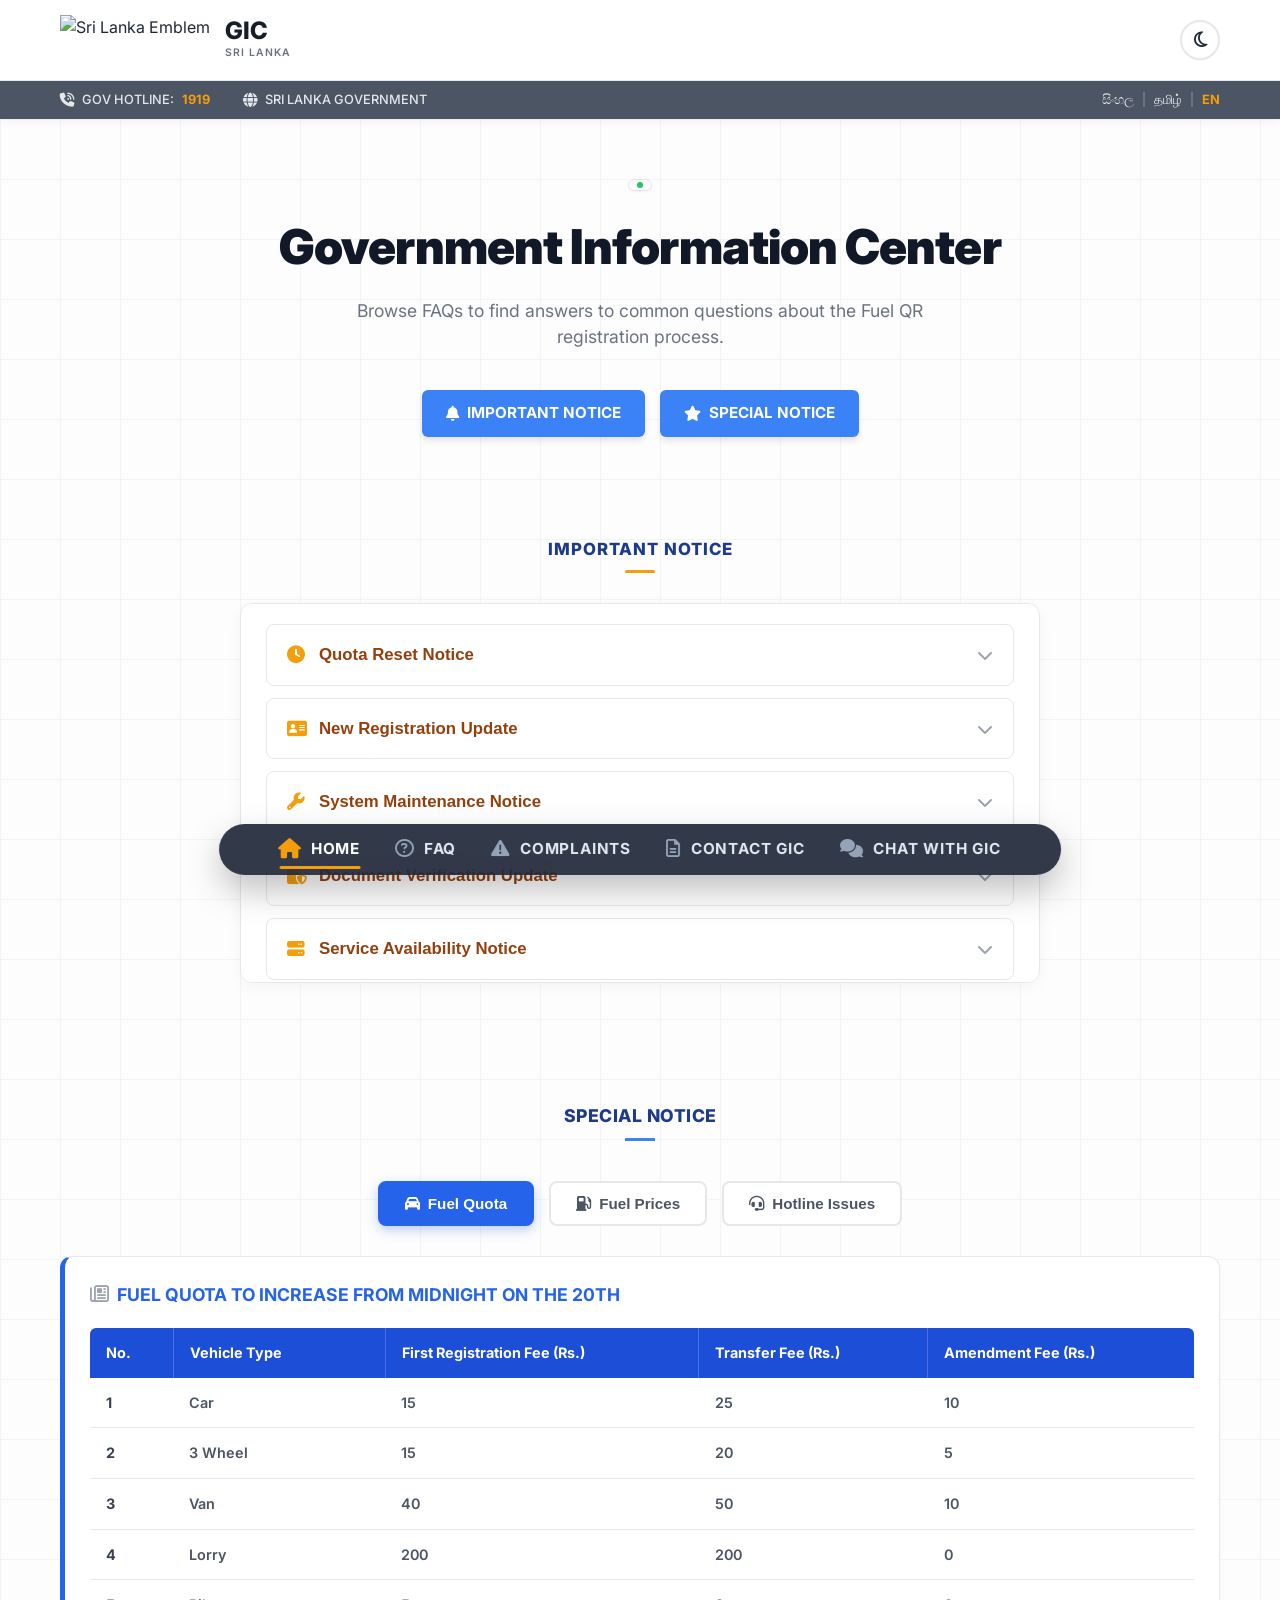
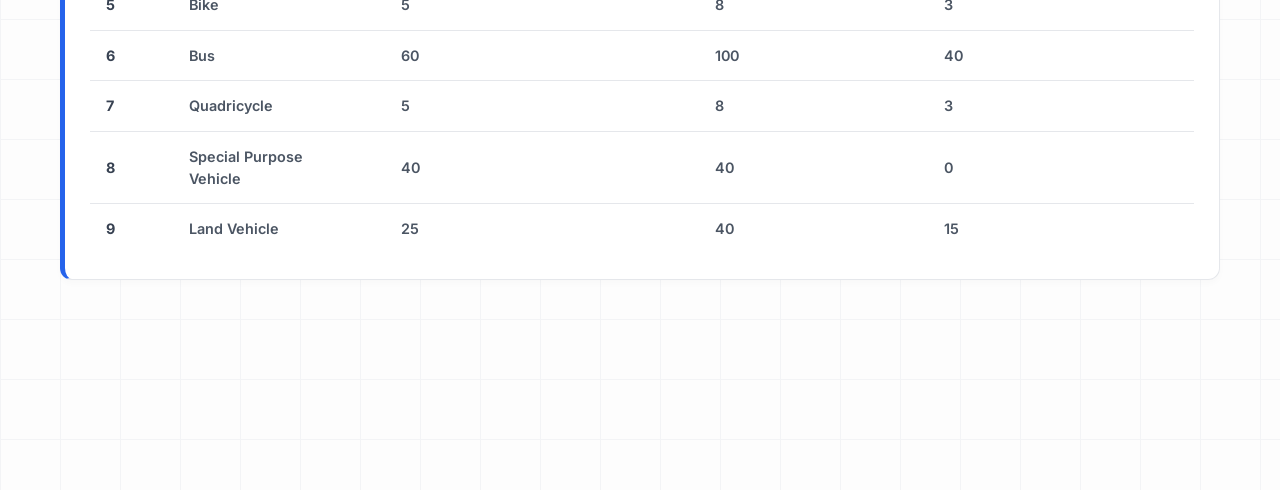
==== commit 94c57af3: "Feature: Integrated fully responsive global Dark Mode theme toggle tracking in Local Storage and rev" ====
--- a/index.html
+++ b/index.html
@@ -13,13 +13,17 @@
         rel="stylesheet">
     <!-- Font Awesome for Icons -->
     <link rel="stylesheet" href="https://cdnjs.cloudflare.com/ajax/libs/font-awesome/6.4.0/css/all.min.css">
+    <script>
+        // Prevent FOUC for dark mode
+        const savedTheme = localStorage.getItem('theme');
+        if (savedTheme) { document.documentElement.setAttribute('data-theme', savedTheme); }
+    </script>
 </head>
 
 <body>
     <header class="sticky-header">
         <div class="logo-bar">
-            <div class="container logo-bar-inner"
-                style="display: flex; justify-content: space-between; align-items: center;">
+            <div class="container logo-bar-inner">
                 <div class="logo-container">
                     <img src="https://upload.wikimedia.org/wikipedia/commons/thumb/5/5f/Emblem_of_Sri_Lanka.svg/200px-Emblem_of_Sri_Lanka.svg.png"
                         alt="Sri Lanka Emblem" class="emblem">
@@ -512,6 +516,8 @@
         </div>
     </footer>
 
+    <script src="swipe-nav.js"></script>
+    <script src="theme-toggle.js"></script>
     <script>
         function openChat() {
             document.getElementById('chatModal').classList.add('active');
--- a/styles.css
+++ b/styles.css
@@ -24,6 +24,39 @@
     --blue-border: #bfdbfe;
     
     --font-main: 'Inter', sans-serif;
+    
+    /* Variables that need explicit base colors to be overridden later */
+    --body-bg: var(--grid-bg);
+    --header-bg: #ffffff;
+    --logo-bar-bg: #ffffff;
+    --accordion-bg: #ffffff;
+    --card-bg: #ffffff;
+    --table-bg: #ffffff;
+}
+
+[data-theme="dark"] {
+    --primary-blue: #3b82f6;      /* Bright blue for contrast against dark */
+    --text-dark: #f9fafb;         /* Very Light Gray */
+    --text-grey: #d1d5db;         /* Lighter Gray for body text */
+    --top-bar-bg: #111827;        /* Very Dark Slate */
+    --border-color: #374151;      /* Dark Gray Border */
+    --grid-bg: #1f2937;           /* Main Dark Background */
+    --grid-line: #374151;         /* Subtle Grid Lines */
+    
+    --card-yellow: #2d3748;       /* Dark Mode Card Background */
+    --card-yellow-border: #4a5568; 
+    --card-brown-text: #e2e8f0;
+    --card-yellow-gradient: linear-gradient(135deg, #2d3748 0%, #1a202c 100%);
+    
+    --table-stripe: #374151;
+    --blue-border: #4b5563;
+    
+    --body-bg: #111827;           /* App Base Dark */
+    --header-bg: #1f2937;
+    --logo-bar-bg: #1f2937;
+    --accordion-bg: #1f2937;
+    --card-bg: #1f2937;
+    --table-bg: #1f2937;
 }
 
 * {
@@ -35,9 +68,15 @@
 body {
     font-family: var(--font-main);
     color: var(--text-dark);
-    background-color: var(--grid-bg);
+    background-color: var(--body-bg);
     line-height: 1.5;
     -webkit-font-smoothing: antialiased;
+    transition: background-color 0.3s ease, color 0.3s ease;
+}
+
+/* Base generic transitions for theme toggle */
+.logo-bar, .sticky-header, .faq-item, .notice-card, .table-card, .faq-accordion-header, .accordion-header, .accordion-content, .faq-accordion-content, .styled-table th, .styled-table td {
+    transition: background-color 0.3s ease, border-color 0.3s ease, color 0.3s ease, box-shadow 0.3s ease;
 }
 
 a {
@@ -64,12 +103,12 @@
     position: sticky;
     top: 0;
     z-index: 1000;
-    background-color: #fff;
+    background-color: var(--header-bg);
     box-shadow: 0 2px 10px rgba(0,0,0,0.05);
 }
 
 header {
-    background-color: #fff;
+    background-color: var(--header-bg);
     width: 100%;
 }
 
@@ -138,7 +177,13 @@
 .logo-bar {
     border-bottom: 1px solid var(--border-color);
     padding: 15px 0;
-    background: #fff;
+    background: var(--logo-bar-bg);
+}
+
+.logo-bar-inner {
+    display: flex;
+    justify-content: space-between;
+    align-items: center;
 }
 
 .logo-container {
@@ -165,6 +210,26 @@
     font-weight: 600;
     color: var(--text-grey);
     letter-spacing: 1px;
+}
+
+.theme-toggle .btn-icon-outline {
+    background: transparent;
+    border: 2px solid var(--border-color);
+    color: var(--text-dark);
+    border-radius: 50%;
+    width: 40px;
+    height: 40px;
+    display: flex;
+    align-items: center;
+    justify-content: center;
+    cursor: pointer;
+    font-size: 1.1rem;
+    transition: all 0.2s ease;
+}
+
+.theme-toggle .btn-icon-outline:hover {
+    background-color: var(--border-color);
+    color: var(--primary-blue);
 }
 
 /* Main Content & Grid Background */
@@ -303,7 +368,7 @@
 .important-notice-accordion-container {
     max-width: 800px;
     margin: 0 auto;
-    background: #ffffff;
+    background: var(--accordion-bg);
     border: 1px solid var(--border-color);
     border-radius: 12px;
     box-shadow: 0 4px 15px rgba(0,0,0,0.04);
@@ -325,8 +390,8 @@
 }
 
 .accordion-item {
-    background: #ffffff;
-    border: 1px solid #e5e7eb;
+    background: var(--accordion-bg);
+    border: 1px solid var(--border-color);
     border-radius: 8px;
     margin-bottom: 12px;
     transition: box-shadow 0.2s, transform 0.2s, border-color 0.2s;
@@ -464,7 +529,7 @@
 .table-card {
     flex: 0 0 calc(70% - 30px);
     scroll-snap-align: center;
-    background-color: #ffffff;
+    background-color: var(--table-bg);
     border-radius: 16px;
     overflow: hidden;
     box-shadow: 0 4px 25px rgba(0, 0, 0, 0.06);
@@ -669,11 +734,13 @@
     transition: color 0.3s;
 }
 
-.footer-inner a:hover {
+.footer-inner a:hover,
+.footer-inner a.active {
     color: #fff;
 }
 
-.footer-inner a:hover i {
+.footer-inner a:hover i,
+.footer-inner a.active i {
     color: var(--yellow);
     transform: scale(1.1);
 }
@@ -691,37 +758,12 @@
     transition: width 0.3s cubic-bezier(0.4, 0, 0.2, 1);
 }
 
-.footer-inner a:hover::after {
+.footer-inner a:hover::after,
+.footer-inner a.active::after {
     width: 100%;
 }
 
-@media (max-width: 900px) {
-    .sticky-footer {
-        padding: 12px 25px;
-    }
-    .footer-inner {
-        gap: 20px;
-    }
-    .footer-inner a {
-        font-size: 0.85rem;
-    }
-}
-
-@media (max-width: 600px) {
-    .sticky-footer {
-        width: calc(100% - 30px);
-        bottom: 15px;
-        padding: 12px 15px;
-        border-radius: 16px; 
-    }
-    .footer-inner {
-        flex-wrap: wrap;
-        gap: 15px;
-    }
-    .footer-inner a::after {
-        display: none; 
-    }
-}
+/* Note: Media queries moved to Responsive Section at bottom of file */
 
 /* Back to Home Buttons */
 .btn-back-top {
@@ -769,36 +811,7 @@
 }
 
 /* Responsive adjustments */
-@media (max-width: 992px) {
-    .notice-card {
-        flex: 0 0 calc(85% - 20px);
-    }
-    .table-card {
-        flex: 0 0 calc(90% - 30px);
-    }
-}
-
-@media (max-width: 768px) {
-    .main-title {
-        font-size: 2.2rem;
-    }
-    
-    .action-buttons {
-        flex-direction: column;
-        align-items: center;
-    }
-    
-    .btn {
-        width: 100%;
-        max-width: 300px;
-        justify-content: center;
-    }
-    
-    .top-bar-inner {
-        flex-direction: column;
-        gap: 10px;
-    }
-}
+/* Mobile adjustments moved to bottom */
 
 /* -------------------------------------- */
 /* Complaints Page Specific Styles        */
@@ -817,7 +830,7 @@
 }
 
 .complaint-card {
-    background-color: #ffffff;
+    background-color: var(--card-bg);
     border-radius: 12px;
     padding: 30px;
     box-shadow: 0 4px 15px rgba(0,0,0,0.03);
@@ -1245,8 +1258,8 @@
 }
 
 .styled-table tbody tr {
-    background-color: #ffffff;
-    border-bottom: 1px solid #f3f4f6;
+    background-color: var(--table-bg);
+    border-bottom: 1px solid var(--border-color);
 }
 
 .styled-table tbody tr:last-child {
@@ -1275,8 +1288,8 @@
 }
 
 .notice-tab {
-    background-color: #ffffff;
-    border: 2px solid #e5e7eb;
+    background-color: var(--card-bg);
+    border: 2px solid var(--border-color);
     border-radius: 8px;
     padding: 12px 25px;
     font-size: 0.95rem;
@@ -1467,7 +1480,7 @@
 .faq-main-title {
     font-size: 3.5rem;
     font-weight: 900;
-    color: #111827;
+    color: var(--text-dark);
     margin-bottom: 15px;
     letter-spacing: -0.02em;
 }
@@ -1488,9 +1501,9 @@
 .faq-item {
     display: flex;
     flex-direction: column;
-    border: 1px solid #e5e7eb;
+    border: 1px solid var(--border-color);
     border-radius: 12px;
-    background-color: #ffffff;
+    background-color: var(--accordion-bg);
     transition: box-shadow 0.2s, border-color 0.2s, transform 0.2s;
     overflow: hidden;
     margin-bottom: 16px;
@@ -1514,39 +1527,185 @@
 }
 
 .faq-accordion-header:hover {
-    background-color: #f8fafc;
-}
-
-.faq-text {
-    font-size: 1rem;
-    font-weight: 700;
-    color: #1a365d;
-    padding-right: 20px;
-    line-height: 1.5;
-}
-
-.faq-icon {
-    color: #9ca3af;
-    font-size: 0.9rem;
-    transition: transform 0.4s cubic-bezier(0.4, 0, 0.2, 1);
-    min-width: 15px;
-    text-align: right;
-}
-
-.faq-accordion-header.active .faq-icon {
-    transform: rotate(180deg);
+    background-color: var(--table-stripe);
 }
 
 .faq-accordion-content {
     max-height: 0;
     overflow: hidden;
     transition: max-height 0.4s cubic-bezier(0.4, 0, 0.2, 1);
-    background-color: #fafafa;
+    background-color: var(--table-stripe);
 }
 
 .faq-answer {
     padding: 0 30px 24px 30px;
-    color: #4b5563;
+    color: var(--text-grey);
     line-height: 1.6;
     margin: 0;
 }
+
+/* -------------------------------------- */
+/* Responsive Design Section              */
+/* -------------------------------------- */
+
+/* Tablet & Mobile (Standard: 992px) */
+@media (max-width: 992px) {
+    .container {
+        padding: 0 15px;
+    }
+    
+    .logo-bar-inner {
+        flex-direction: column;
+        gap: 15px;
+        text-align: center;
+    }
+    
+    .special-notices-tabs {
+        gap: 10px;
+    }
+    
+    .notice-tab {
+        padding: 10px 15px;
+        font-size: 0.85rem;
+    }
+}
+
+/* Small Tablet & Mobile (768px) */
+@media (max-width: 768px) {
+    .top-bar-inner {
+        flex-direction: column;
+        gap: 12px;
+        padding: 10px 0;
+    }
+    
+    .top-bar-left, .top-bar-right {
+        justify-content: center;
+        width: 100%;
+    }
+
+    .main-title {
+        font-size: 1.8rem;
+        line-height: 1.2;
+    }
+    
+    .subtitle {
+        font-size: 0.95rem;
+        margin-bottom: 25px;
+    }
+    
+    .action-buttons {
+        flex-direction: column;
+        gap: 12px;
+        width: 100%;
+    }
+    
+    .btn {
+        width: 100%;
+        max-width: none;
+        justify-content: center;
+        padding: 14px 20px;
+    }
+
+    .important-notice-accordion-container {
+        height: 350px;
+        padding: 15px;
+    }
+
+    .accordion-header {
+        padding: 15px;
+    }
+
+    .accordion-header .notice-title {
+        font-size: 0.95rem;
+    }
+
+    .accordion-content .card-text {
+        padding-left: 15px;
+        font-size: 0.9rem;
+    }
+    
+    .complaint-card-header {
+        flex-direction: column;
+        align-items: flex-start;
+        gap: 8px;
+    }
+
+    .faq-accordion-header {
+        padding: 20px;
+    }
+    
+    .faq-text {
+        font-size: 0.95rem;
+    }
+}
+
+/* Large Mobile (600px) */
+@media (max-width: 600px) {
+    .sticky-footer {
+        width: calc(100% - 30px);
+        bottom: 20px;
+        padding: 12px 15px;
+        border-radius: 16px;
+    }
+    
+    .footer-inner {
+        display: grid;
+        grid-template-columns: repeat(6, 1fr);
+        gap: 15px 5px;
+        justify-items: center;
+        width: 100%;
+    }
+    
+    .footer-inner a:nth-child(1) { grid-column: 1 / span 2; }
+    .footer-inner a:nth-child(2) { grid-column: 3 / span 2; }
+    .footer-inner a:nth-child(3) { grid-column: 5 / span 2; }
+    .footer-inner a:nth-child(4) { grid-column: 2 / span 2; grid-row: 2; }
+    .footer-inner a:nth-child(5) { grid-column: 4 / span 2; grid-row: 2; }
+    
+    .footer-inner a {
+        font-size: 0.75rem;
+        flex-direction: column;
+        gap: 6px;
+        text-align: center;
+    }
+    
+    .footer-inner a i {
+        font-size: 1.1rem;
+    }
+    
+    .footer-inner a::after {
+        display: none;
+    }
+
+    /* Floating Pill Hover on Mobile */
+    .sticky-footer:hover {
+        transform: translateX(-50%) translateY(0);
+    }
+}
+
+/* Very Small Devices (375px) */
+@media (max-width: 375px) {
+    .main-title {
+        font-size: 1.5rem;
+    }
+    
+    .logo-img {
+        height: 40px;
+    }
+    
+    .logo-text {
+        font-size: 1.1rem;
+    }
+    
+    .footer-inner {
+        gap: 10px;
+    }
+    
+    .footer-inner a {
+        font-size: 0.75rem;
+    }
+    
+    .footer-inner a i {
+        font-size: 1rem;
+    }
+}
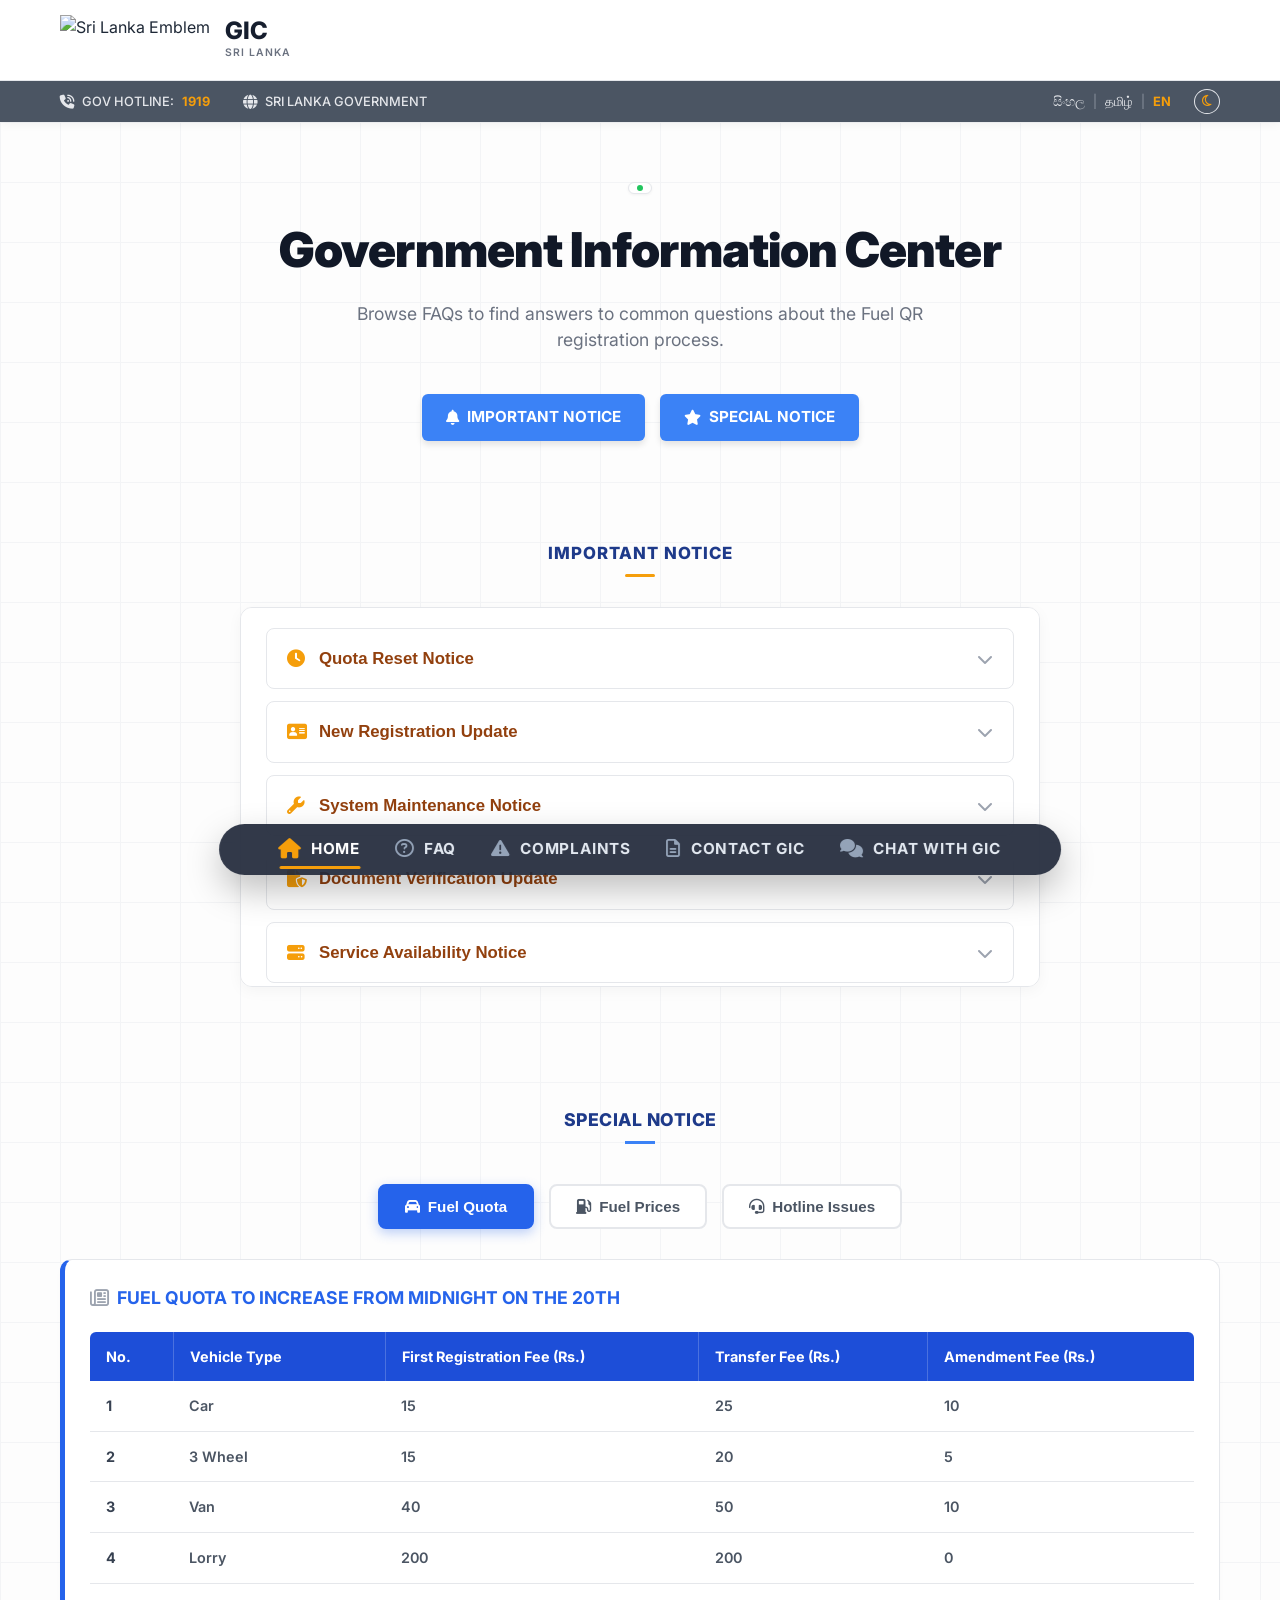
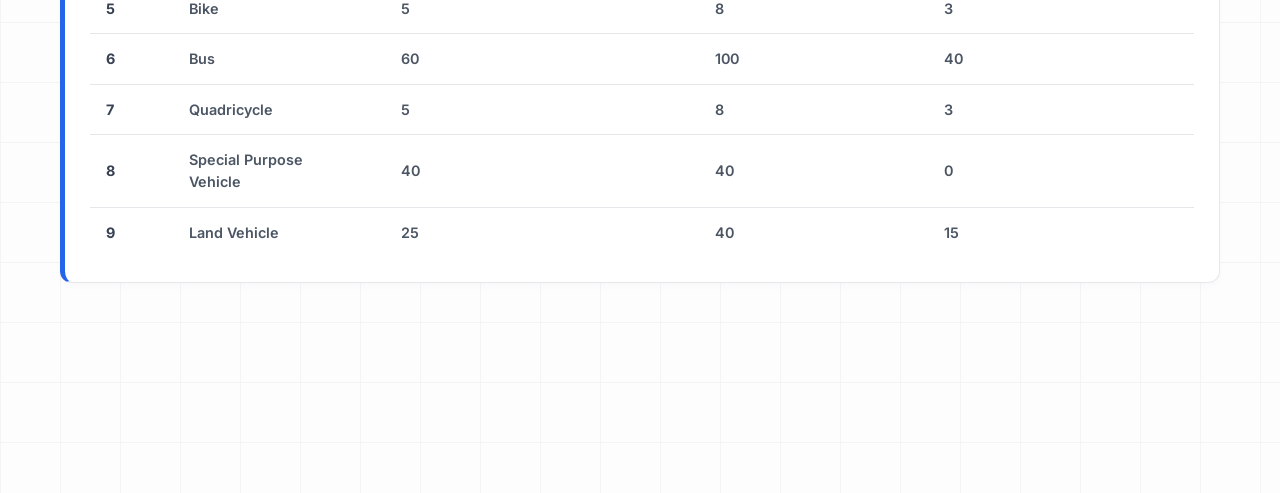
==== commit 1db79d23: "UI Tweaks: Relocated theme toggle button to the top bar language selector" ====
--- a/index.html
+++ b/index.html
@@ -32,9 +32,6 @@
                         <p>SRI LANKA</p>
                     </div>
                 </div>
-                <div class="theme-toggle">
-                    <button class="btn-icon-outline"><i class="fa-regular fa-moon"></i></button>
-                </div>
             </div>
         </div>
         <div class="top-bar">
@@ -52,6 +49,9 @@
                     <a href="#" class="lang-link">தமிழ்</a>
                     <span class="lang-divider">|</span>
                     <a href="#" class="lang-link active">EN</a>
+                    <div class="theme-toggle" style="margin-left: 15px;">
+                        <button class="btn-icon-outline top-bar-theme-btn"><i class="fa-regular fa-moon"></i></button>
+                    </div>
                 </div>
             </div>
         </div>
--- a/styles.css
+++ b/styles.css
@@ -214,22 +214,23 @@
 
 .theme-toggle .btn-icon-outline {
     background: transparent;
-    border: 2px solid var(--border-color);
-    color: var(--text-dark);
+    border: 1px solid var(--top-bar-text);
+    color: var(--yellow);
     border-radius: 50%;
-    width: 40px;
-    height: 40px;
+    width: 25px;
+    height: 25px;
     display: flex;
     align-items: center;
     justify-content: center;
     cursor: pointer;
-    font-size: 1.1rem;
+    font-size: 0.8rem;
     transition: all 0.2s ease;
 }
 
 .theme-toggle .btn-icon-outline:hover {
-    background-color: var(--border-color);
-    color: var(--primary-blue);
+    background-color: var(--yellow);
+    color: #111827;
+    border-color: var(--yellow);
 }
 
 /* Main Content & Grid Background */
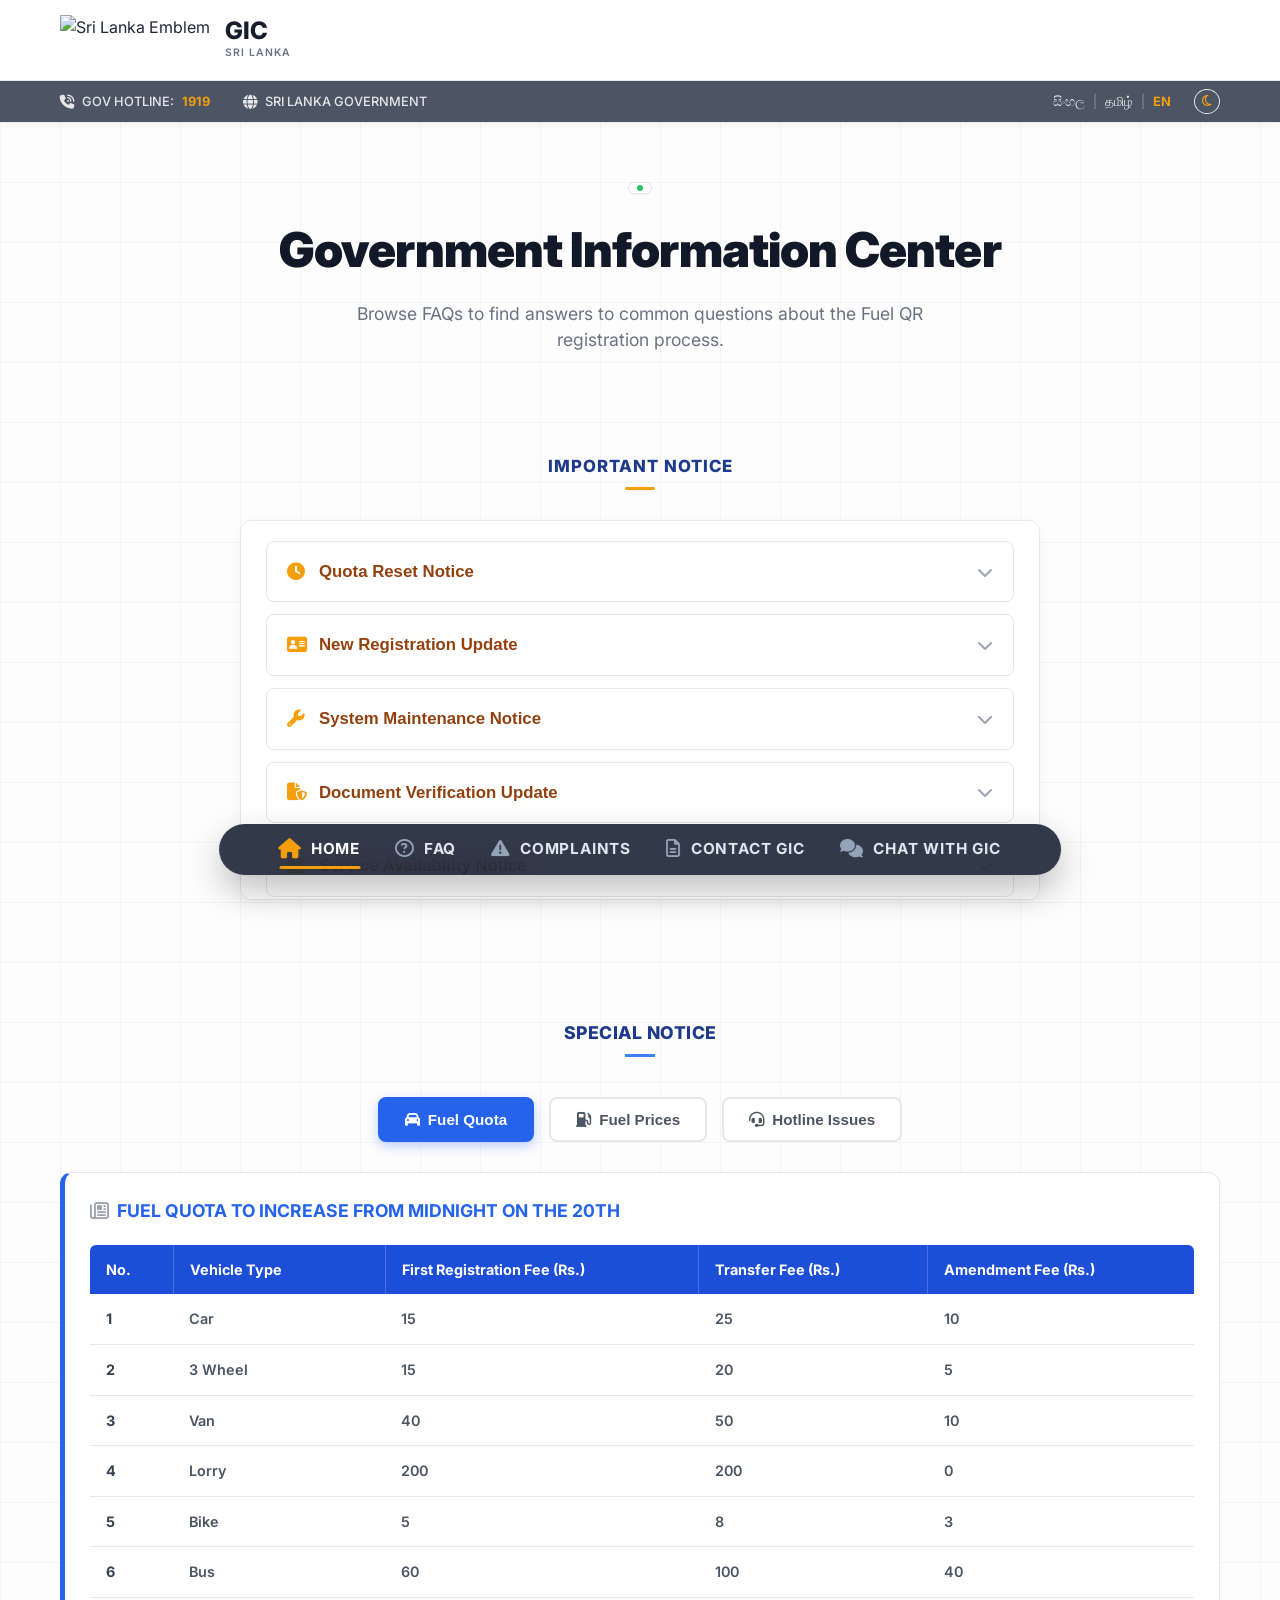
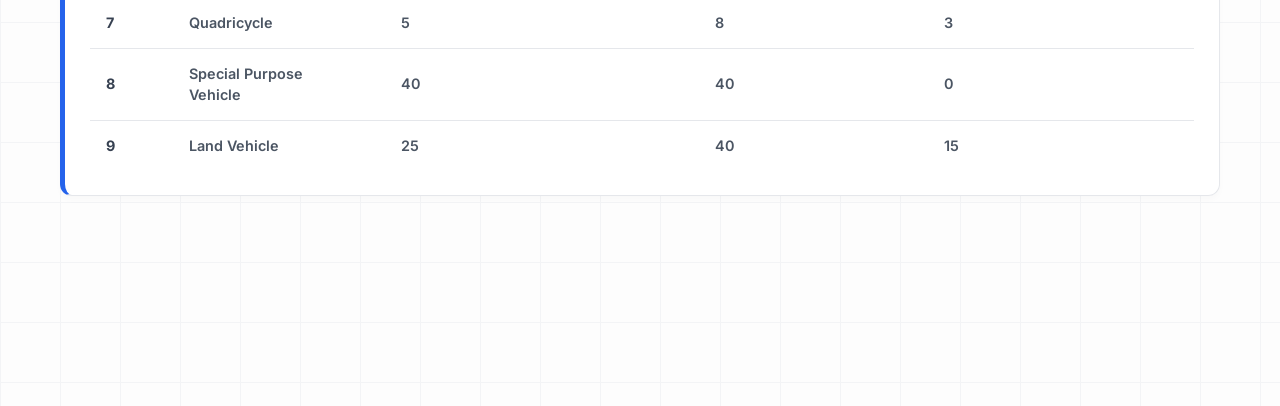
==== commit 91c39969: "UI Update: Removed redundant notice anchor buttons from the hero section" ====
--- a/index.html
+++ b/index.html
@@ -68,10 +68,7 @@
             <p class="subtitle">Browse FAQs to find answers to common questions about the Fuel QR<br>registration
                 process.</p>
 
-            <div class="action-buttons">
-                <a href="#important-notices" class="btn btn-orange" style="background-color: #3b82f6;"><i class="fa-solid fa-bell"></i> IMPORTANT NOTICE</a>
-                <a href="#special-notices" class="btn btn-orange" style="background-color: #3b82f6;"><i class="fa-solid fa-star"></i> SPECIAL NOTICE</a>
-            </div>
+
         </section>
 
         <section class="notices-section" id="important-notices">
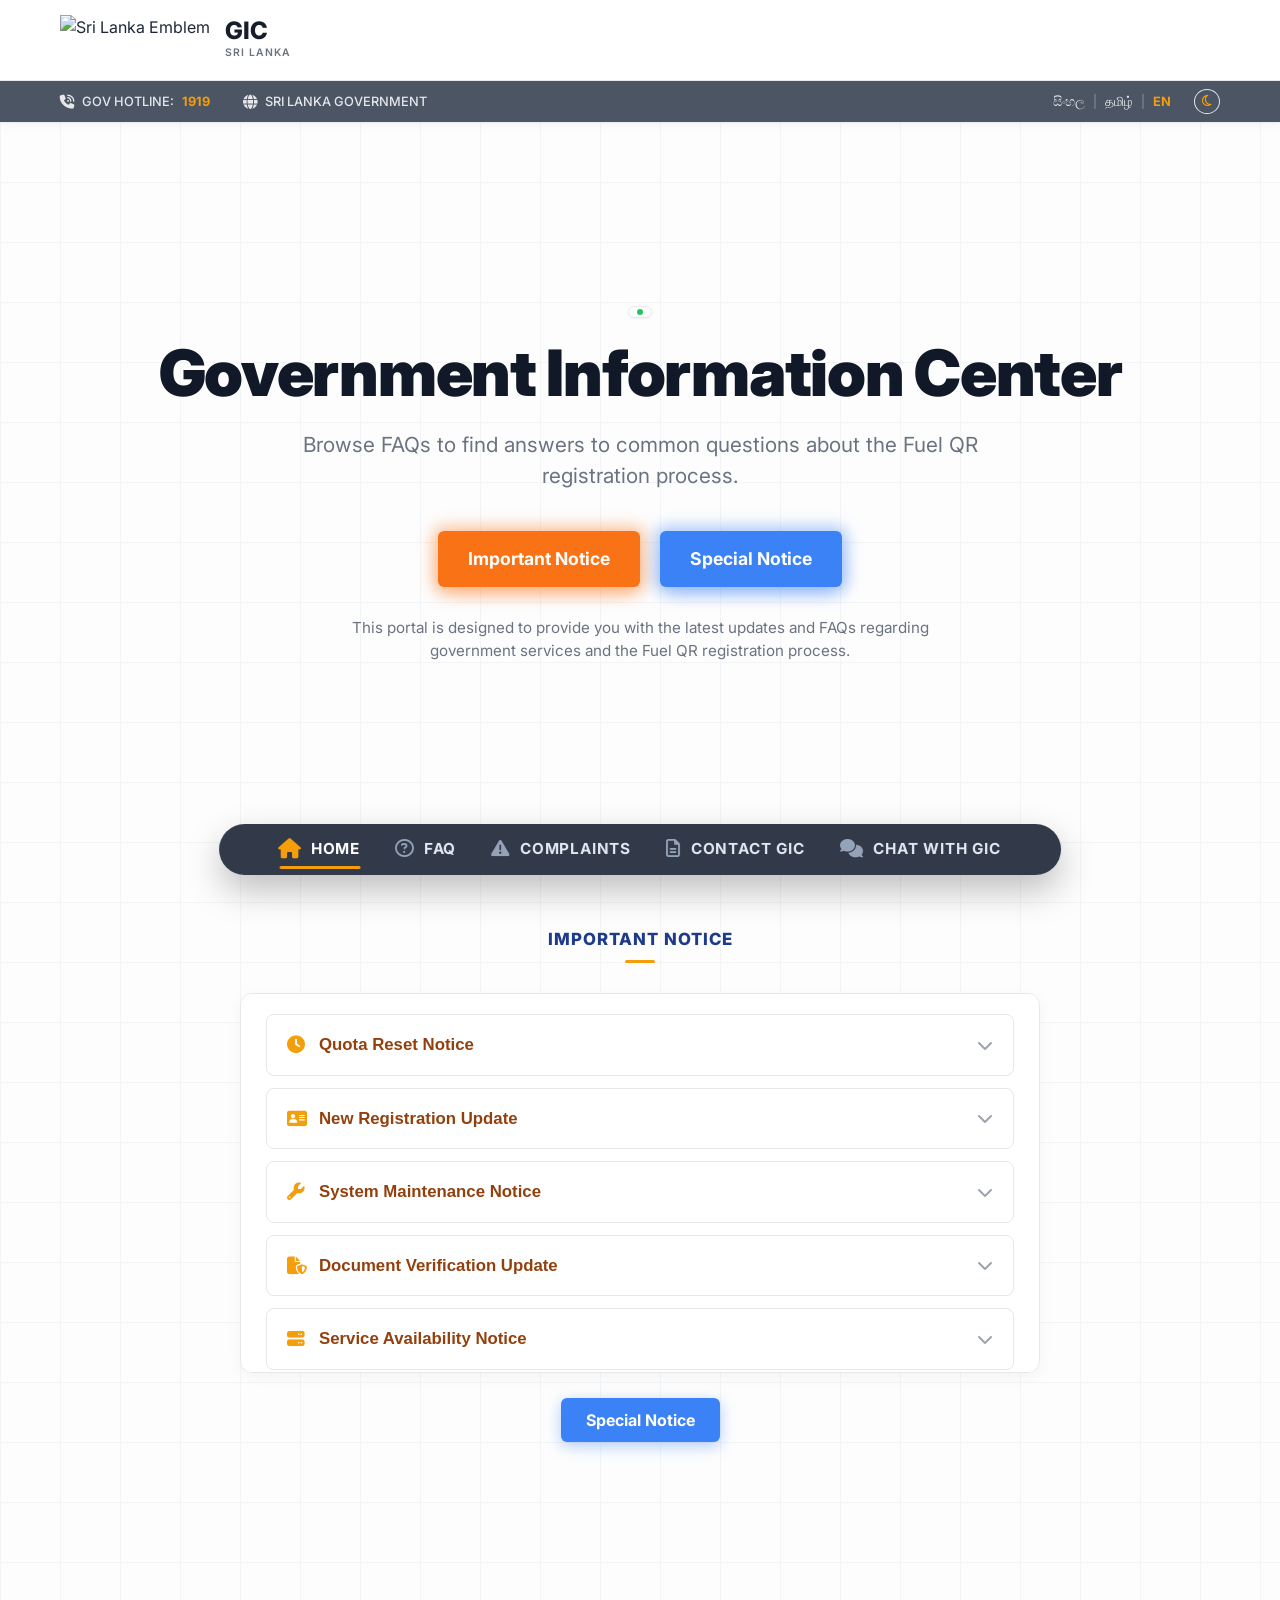
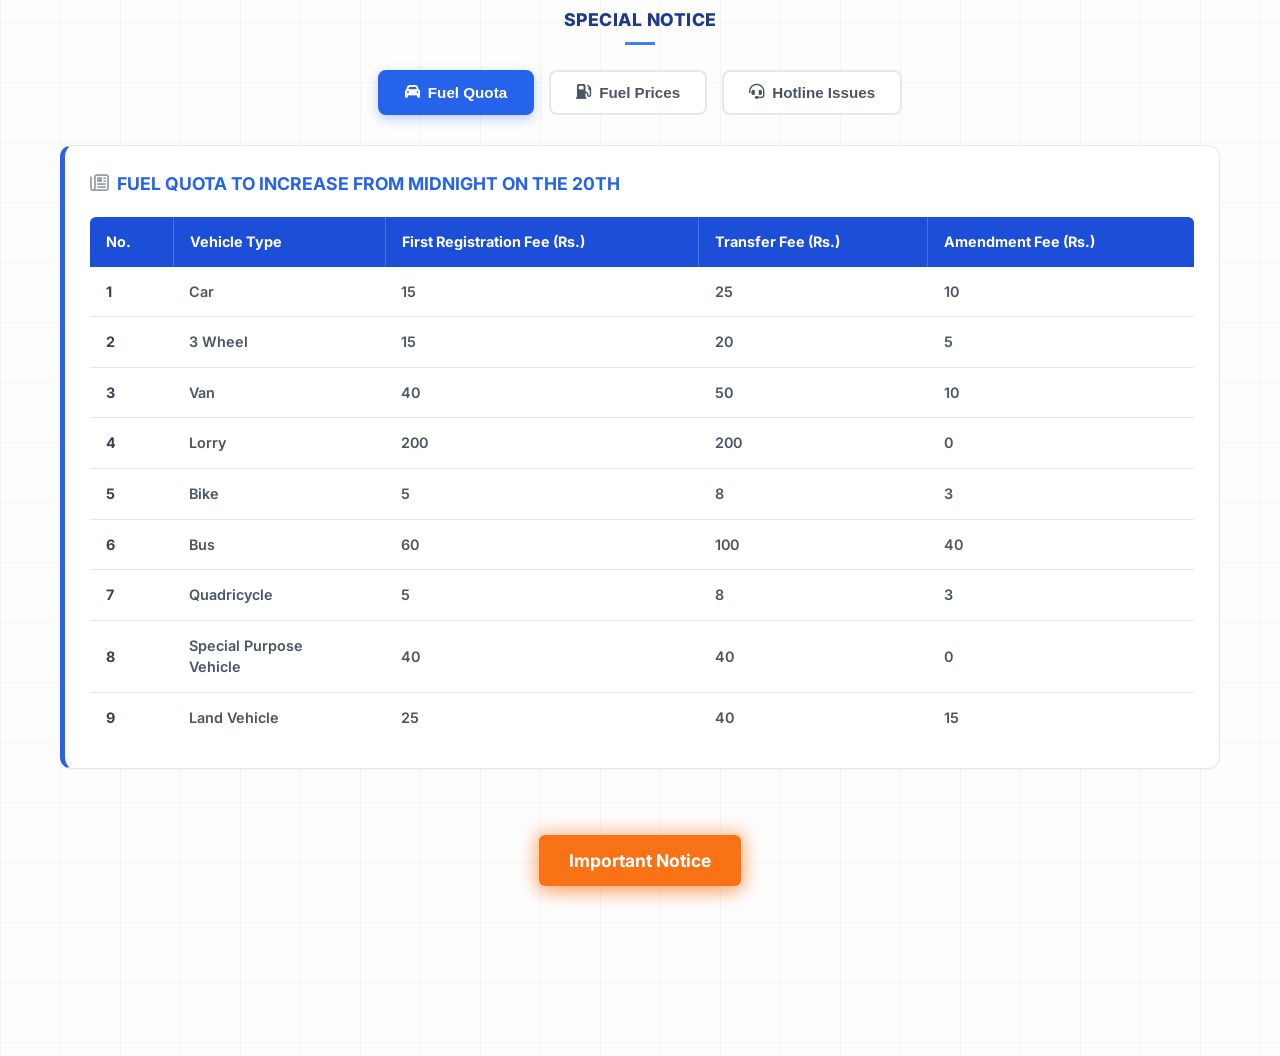
==== commit a25b5501: "Initial push: Fixed mobile responsive layout and added button navigation for Important and Special N" ====
--- a/index.html
+++ b/index.html
@@ -60,18 +60,33 @@
     <main class="main-content">
         <!-- Background Grid handled via CSS on main-content -->
 
-        <section class="hero-section text-center">
-            <div class="status-indicator">
+        <section class="hero-section text-center"
+            style="min-height: 85vh; display: flex; flex-direction: column; justify-content: center; align-items: center; padding-top: 0;">
+            <div class="status-indicator" style="margin-bottom: 20px;">
                 <div class="status-dot"></div>
             </div>
-            <h2 class="main-title">Government Information Center</h2>
-            <p class="subtitle">Browse FAQs to find answers to common questions about the Fuel QR<br>registration
-                process.</p>
-
-
+            <h2 class="main-title" style="font-size: 4rem; text-align: center; margin-bottom: 20px; line-height: 1.1;">
+                Government Information Center</h2>
+            <p class="subtitle"
+                style="font-size: 1.3rem; text-align: center; max-width: 800px; margin-bottom: 40px; margin-left: auto; margin-right: auto;">
+                Browse FAQs to find answers to common questions about the Fuel QR<br>registration process.</p>
+
+            <div class="action-buttons" style="display: flex; gap: 20px; justify-content: center; margin-bottom: 30px;">
+                <a href="javascript:void(0)" onclick="showSection('important-notices')" class="btn btn-orange btn-glow"
+                    style="font-size: 1.1rem; padding: 15px 30px; text-decoration: none;">Important Notice</a>
+                <a href="javascript:void(0)" onclick="showSection('special-notices')" class="btn btn-orange btn-glow"
+                    style="font-size: 1.1rem; padding: 15px 30px; text-decoration: none; background-color: #3b82f6; box-shadow: 0 10px 20px -5px rgba(59, 130, 246, 0.4), 0 0 15px 5px rgba(59, 130, 246, 0.4);">Special
+                    Notice</a>
+            </div>
+
+            <div class="footer-text" style="font-size: 0.95rem; color: #6b7280; text-align: center; max-width: 600px;">
+                <p>This portal is designed to provide you with the latest updates and FAQs regarding government services
+                    and the Fuel QR registration process.</p>
+            </div>
         </section>
 
-        <section class="notices-section" id="important-notices">
+        <section class="notices-section" id="important-notices"
+            style="padding-top: 40px; scroll-margin-top: 150px; margin-bottom: 60px;">
             <div class="container">
                 <div class="section-header text-center">
                     <h3 class="section-title">IMPORTANT NOTICE</h3>
@@ -88,7 +103,8 @@
                             <i class="fa-solid fa-chevron-down accordion-icon"></i>
                         </button>
                         <div class="accordion-content">
-                            <p class="card-text">The system quota will reset at 12:00 AM on Saturday. Please complete pending actions before the reset.</p>
+                            <p class="card-text">The system quota will reset at 12:00 AM on Saturday. Please complete
+                                pending actions before the reset.</p>
                         </div>
                     </div>
 
@@ -101,7 +117,8 @@
                             <i class="fa-solid fa-chevron-down accordion-icon"></i>
                         </button>
                         <div class="accordion-content">
-                            <p class="card-text">Users can now update registration details using valid documents through the new portal.</p>
+                            <p class="card-text">Users can now update registration details using valid documents through
+                                the new portal.</p>
                         </div>
                     </div>
 
@@ -140,7 +157,8 @@
                             <i class="fa-solid fa-chevron-down accordion-icon"></i>
                         </button>
                         <div class="accordion-content">
-                            <p class="card-text">Some services may be temporarily unavailable due to system upgrades.</p>
+                            <p class="card-text">Some services may be temporarily unavailable due to system upgrades.
+                            </p>
                         </div>
                     </div>
 
@@ -153,7 +171,8 @@
                             <i class="fa-solid fa-chevron-down accordion-icon"></i>
                         </button>
                         <div class="accordion-content">
-                            <p class="card-text">Users are advised to update passwords regularly to ensure account safety.</p>
+                            <p class="card-text">Users are advised to update passwords regularly to ensure account
+                                safety.</p>
                         </div>
                     </div>
 
@@ -179,7 +198,8 @@
                             <i class="fa-solid fa-chevron-down accordion-icon"></i>
                         </button>
                         <div class="accordion-content">
-                            <p class="card-text">Complaint response times have been reduced with the new tracking system.</p>
+                            <p class="card-text">Complaint response times have been reduced with the new tracking
+                                system.</p>
                         </div>
                     </div>
 
@@ -205,16 +225,21 @@
                             <i class="fa-solid fa-chevron-down accordion-icon"></i>
                         </button>
                         <div class="accordion-content">
-                            <p class="card-text">New policies have been introduced. Please review them in the policy section.</p>
-                        </div>
-                    </div>
+                            <p class="card-text">New policies have been introduced. Please review them in the policy
+                                section.</p>
+                        </div>
+                    </div>
+                </div>
+
+                <div style="text-align: center; margin: 25px 0;">
+                    <button type="button" onclick="showSection('special-notices')" class="btn btn-orange btn-glow" style="font-size: 1rem; padding: 12px 25px; border: none; cursor: pointer; background-color: #3b82f6; box-shadow: 0 4px 15px rgba(59, 130, 246, 0.4);">Special Notice</button>
                 </div>
 
                 <script>
                     function toggleAccordion(button) {
                         const allContents = document.querySelectorAll('.accordion-content');
                         const allButtons = document.querySelectorAll('.accordion-header');
-                        
+
                         // Close all other open items
                         allContents.forEach(content => {
                             if (content !== button.nextElementSibling) {
@@ -238,9 +263,10 @@
             </div>
         </section>
 
-        <section class="special-notices-section" id="special-notices" style="padding: 60px 0; background-color: transparent;">
+        <section class="special-notices-section" id="special-notices"
+            style="padding: 20px 0; margin-top: 20px; background-color: transparent; scroll-margin-top: 150px;">
             <div class="container" style="max-width: 1200px; margin: 0 auto; padding: 0 20px;">
-                <div class="section-header text-center" style="margin-bottom: 40px;">
+                <div class="section-header text-center" style="margin-bottom: 25px;">
                     <h3
                         style="color: #1e3a8a; font-size: 1.1rem; font-weight: 800; letter-spacing: 0.5px; text-transform: uppercase;">
                         SPECIAL NOTICE</h3>
@@ -259,7 +285,7 @@
                     </button>
                 </div>
 
-                <div class="special-notices-content">
+                <div class="special-notices-content" style="min-height: 650px;">
                     <!-- Column 1: Quota -->
                     <div class="notice-pane active" id="notice-0">
                         <div class="table-card">
@@ -432,6 +458,12 @@
                             </div>
                         </div>
                     </div>
+                </div>
+
+                <div style="text-align: center; margin-top: 40px;">
+                    <button type="button" onclick="showSection('important-notices')" class="btn btn-orange btn-glow"
+                        style="font-size: 1.1rem; padding: 15px 30px; border: none; cursor: pointer;">Important
+                        Notice</button>
                 </div>
 
                 <script>
@@ -522,6 +554,30 @@
         function closeChat() {
             document.getElementById('chatModal').classList.remove('active');
         }
+
+        function showSection(sectionId) {
+            // Hide the other section
+            if (sectionId === 'important-notices') {
+                document.getElementById('important-notices').style.display = 'block';
+                document.getElementById('special-notices').style.display = 'none';
+            } else if (sectionId === 'special-notices') {
+                document.getElementById('important-notices').style.display = 'none';
+                document.getElementById('special-notices').style.display = 'block';
+            }
+
+            // Smooth scroll with proper offset to avoid header overlap
+            setTimeout(() => {
+                const element = document.getElementById(sectionId);
+                const headerOffset = 150;
+                const elementPosition = element.getBoundingClientRect().top;
+                const offsetPosition = elementPosition + window.pageYOffset - headerOffset;
+
+                window.scrollTo({
+                    top: offsetPosition,
+                    behavior: "smooth"
+                });
+            }, 50);
+        }
     </script>
 </body>
 
--- a/styles.css
+++ b/styles.css
@@ -1643,30 +1643,26 @@
 /* Large Mobile (600px) */
 @media (max-width: 600px) {
     .sticky-footer {
-        width: calc(100% - 30px);
-        bottom: 20px;
-        padding: 12px 15px;
+        width: calc(100% - 16px);
+        bottom: 16px;
+        padding: 10px 4px;
         border-radius: 16px;
     }
     
     .footer-inner {
-        display: grid;
-        grid-template-columns: repeat(6, 1fr);
-        gap: 15px 5px;
-        justify-items: center;
+        display: flex;
+        justify-content: space-around;
+        align-items: flex-start;
+        gap: 2px;
         width: 100%;
     }
     
-    .footer-inner a:nth-child(1) { grid-column: 1 / span 2; }
-    .footer-inner a:nth-child(2) { grid-column: 3 / span 2; }
-    .footer-inner a:nth-child(3) { grid-column: 5 / span 2; }
-    .footer-inner a:nth-child(4) { grid-column: 2 / span 2; grid-row: 2; }
-    .footer-inner a:nth-child(5) { grid-column: 4 / span 2; grid-row: 2; }
-    
     .footer-inner a {
-        font-size: 0.75rem;
+        flex: 1;
+        font-size: 0.6rem;
+        letter-spacing: 0;
         flex-direction: column;
-        gap: 6px;
+        gap: 5px;
         text-align: center;
     }
     
@@ -1699,14 +1695,14 @@
     }
     
     .footer-inner {
-        gap: 10px;
+        gap: 2px;
     }
     
     .footer-inner a {
-        font-size: 0.75rem;
+        font-size: 0.55rem;
     }
     
     .footer-inner a i {
-        font-size: 1rem;
-    }
-}
+        font-size: 0.95rem;
+    }
+}
